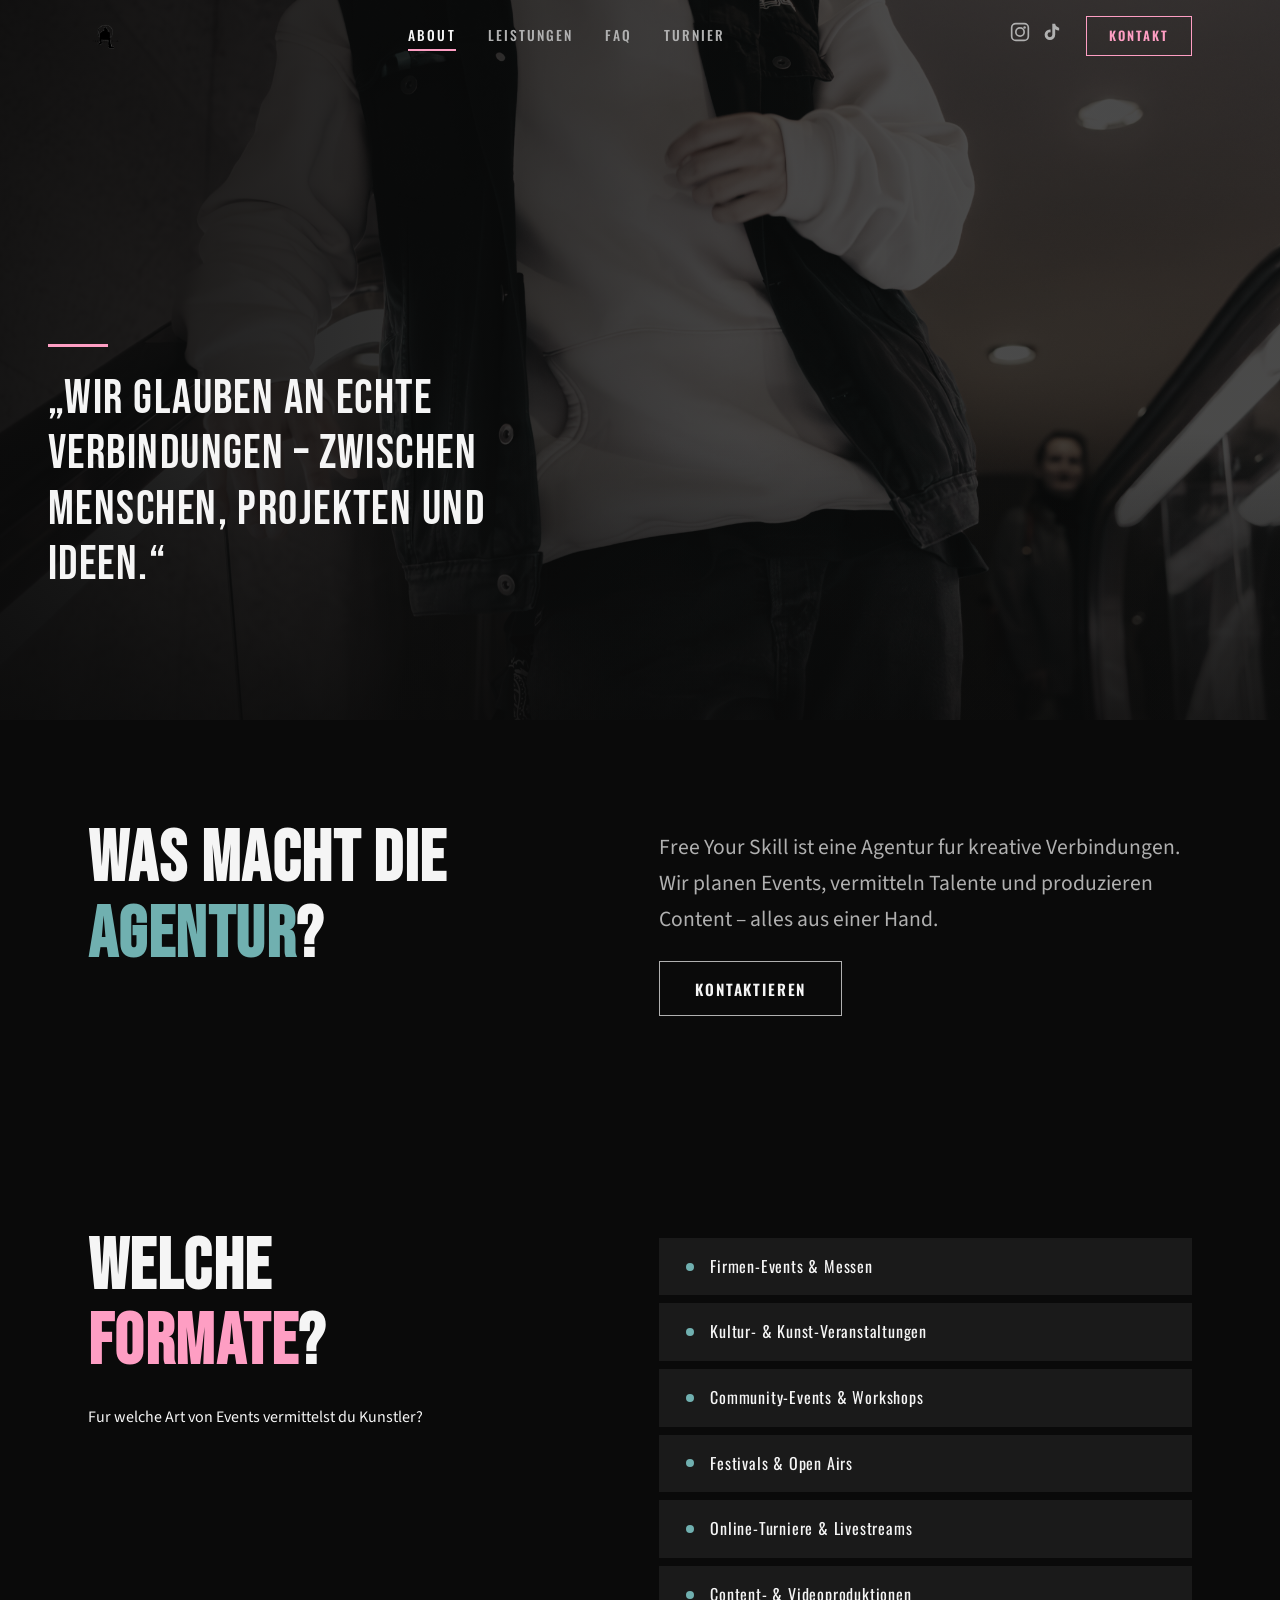
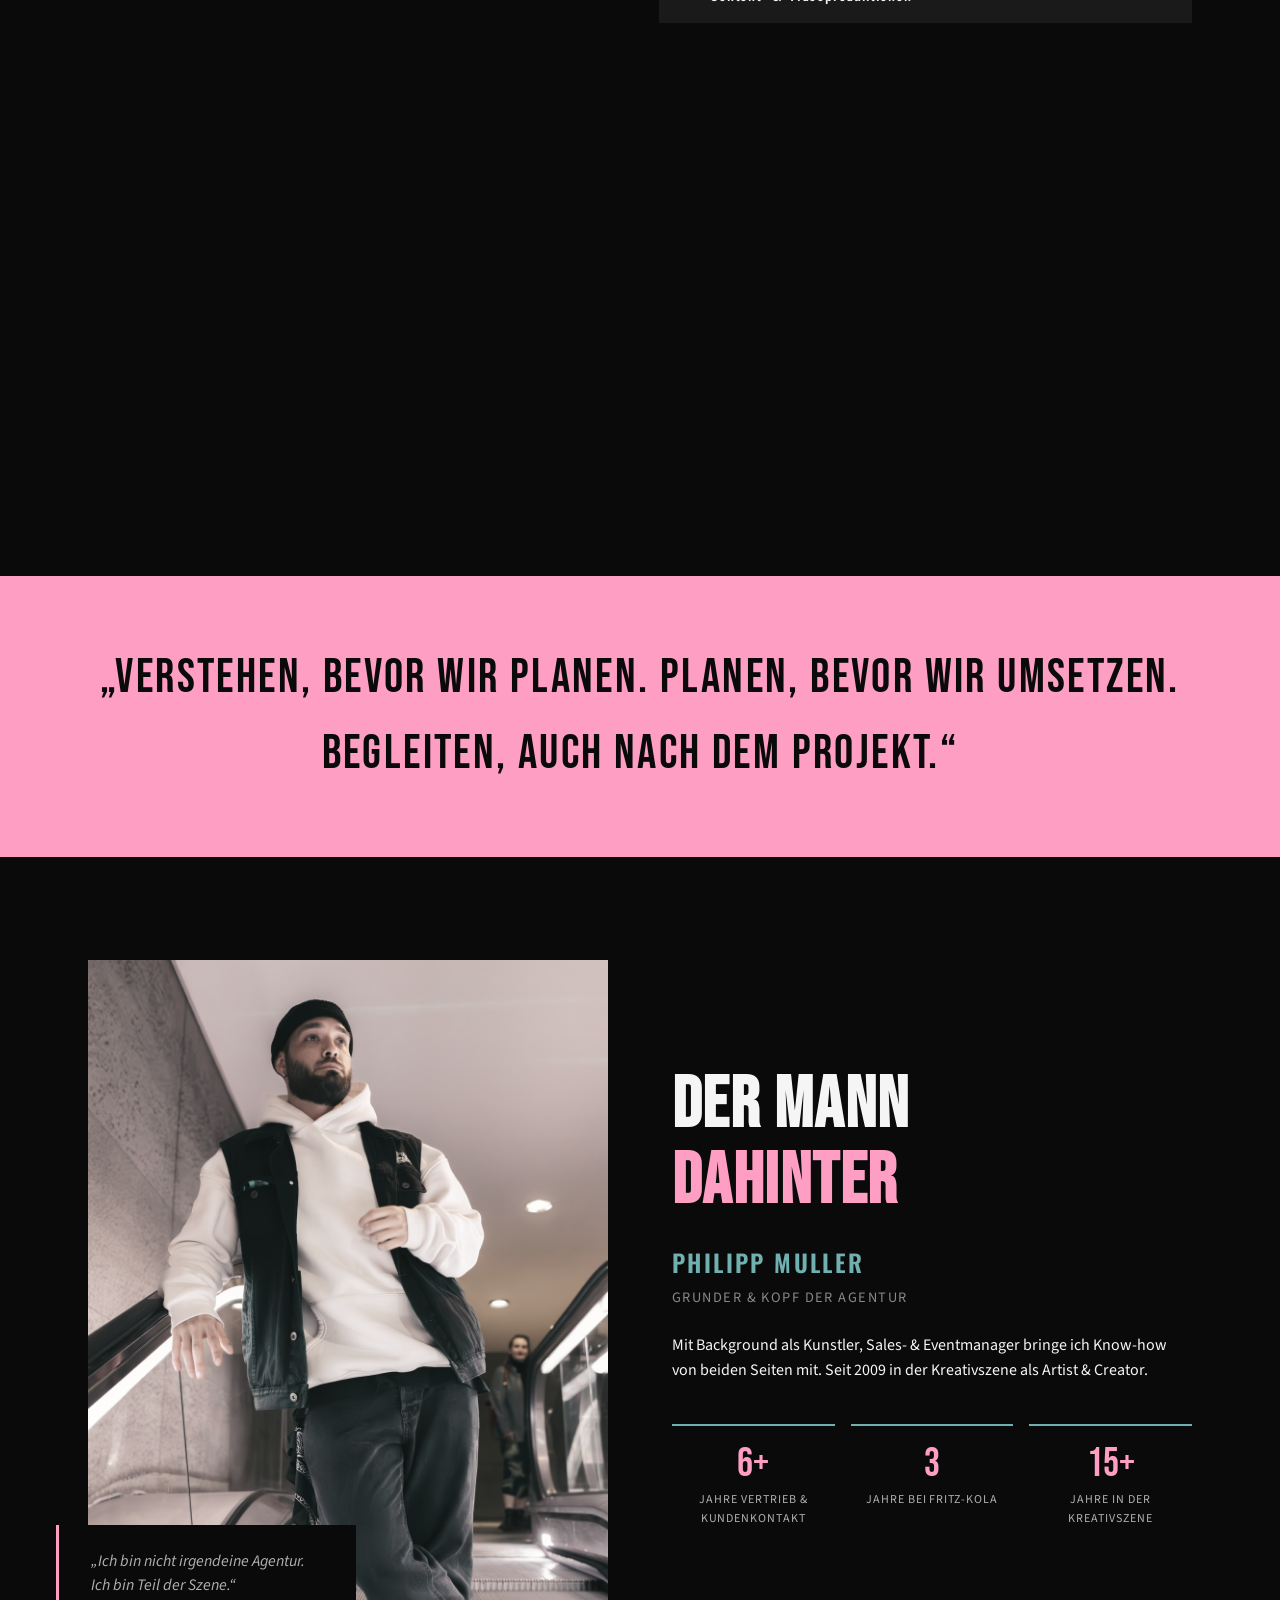
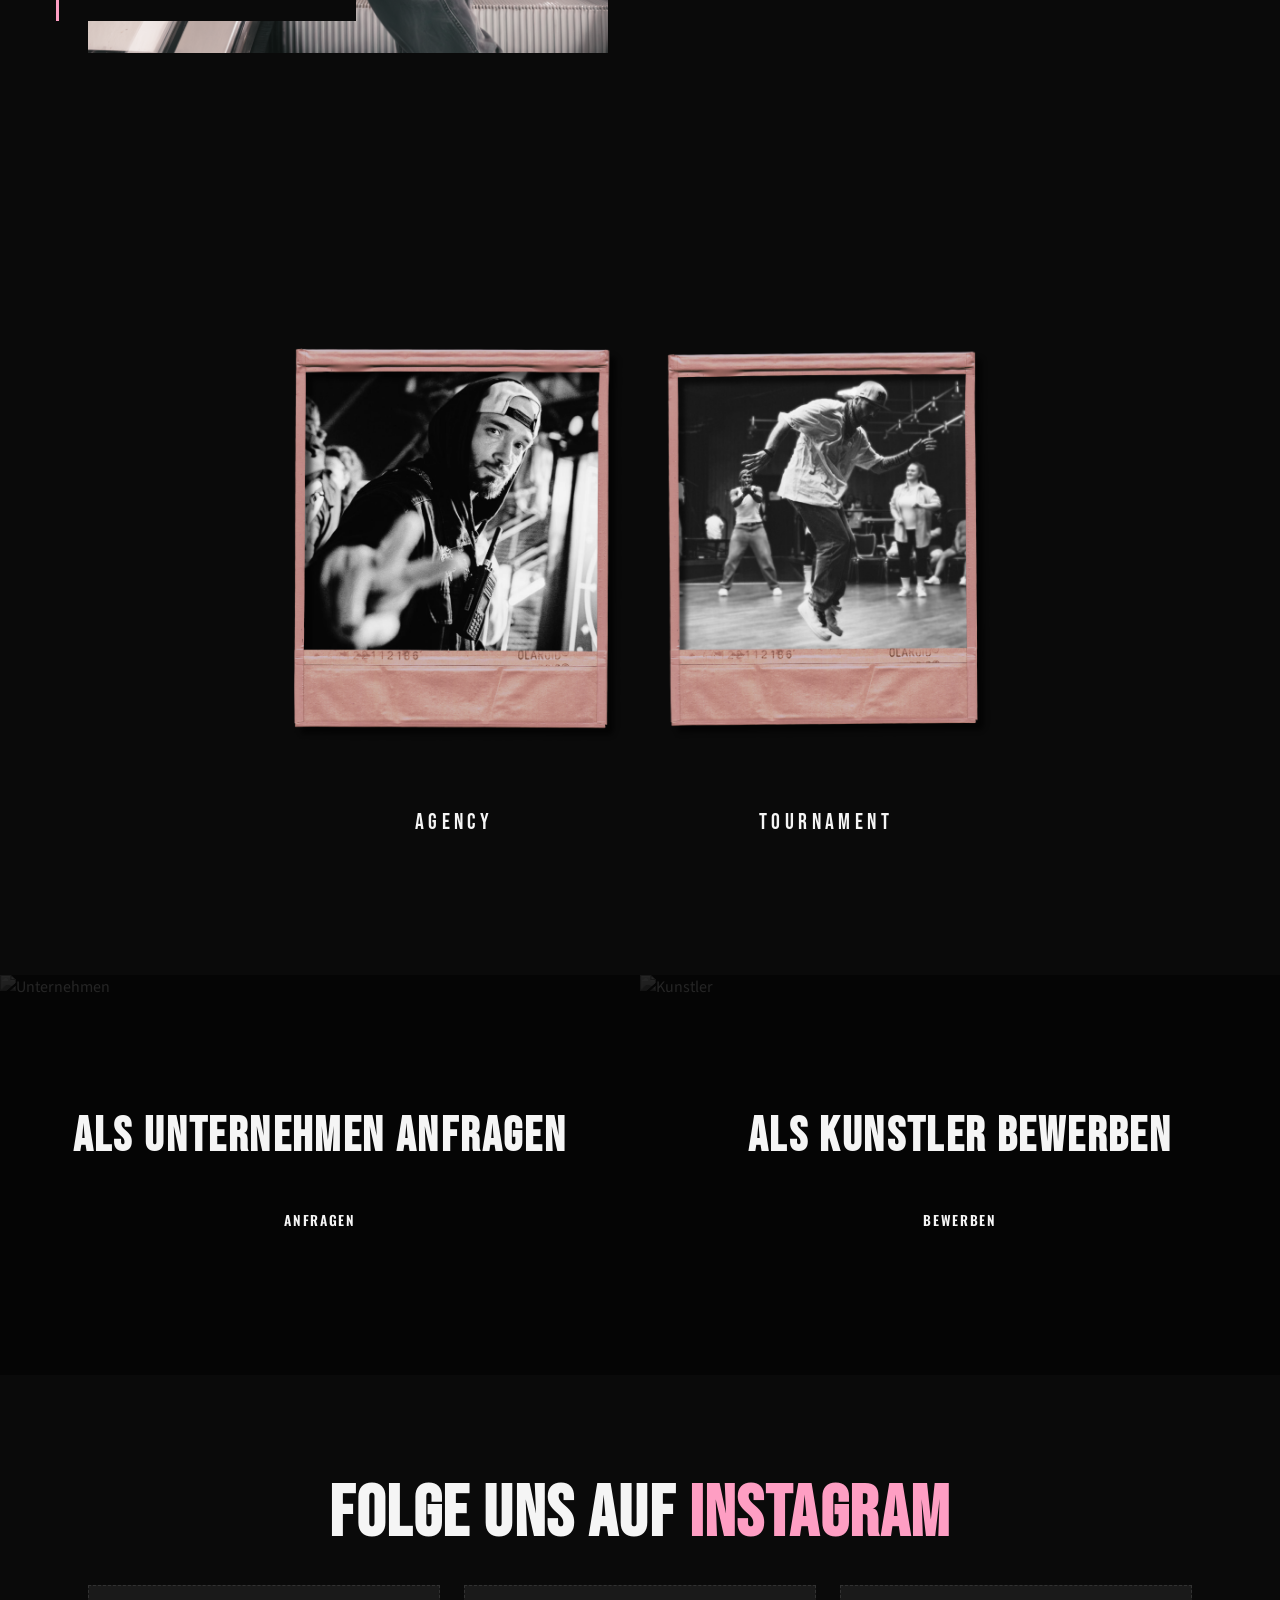
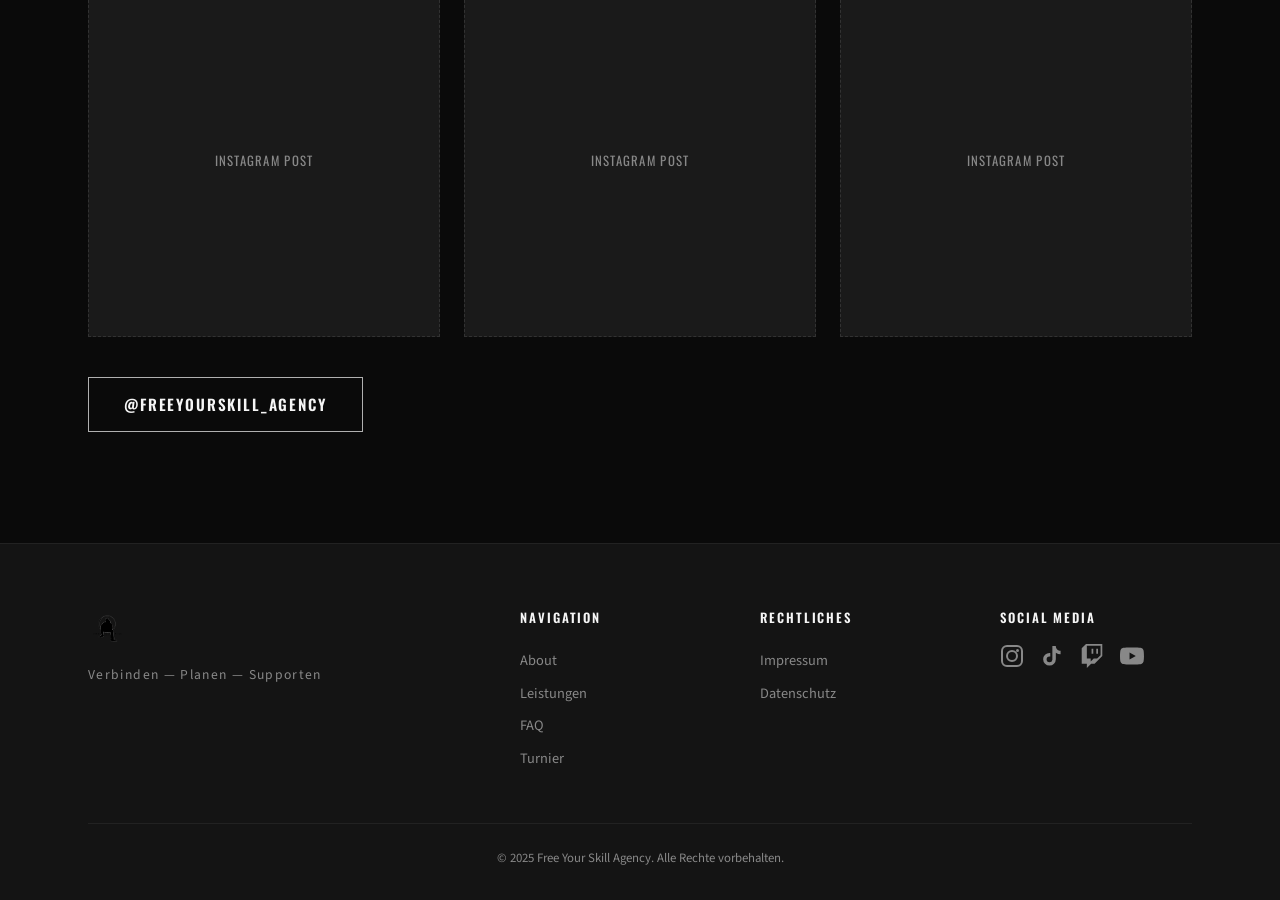
==== about.html @ c242fa5c "Free Your Skill website: vanilla SPA, responsive, FTP-ready Single-page app with hash routing (intro" ====
<!DOCTYPE html>
<html lang="de">
<head>
  <meta charset="UTF-8">
  <meta name="viewport" content="width=device-width, initial-scale=1.0">
  <title>Free Your Skill Agency &mdash; About</title>
  <link rel="preconnect" href="https://fonts.googleapis.com">
  <link rel="preconnect" href="https://fonts.gstatic.com" crossorigin>
  <link href="https://fonts.googleapis.com/css2?family=Bebas+Neue&family=Oswald:wght@300;400;500;600;700&family=Source+Sans+3:ital,wght@0,300;0,400;0,600;0,700;1,400&display=swap" rel="stylesheet">
  <link rel="stylesheet" href="style.css">
</head>
<body>

  <!-- ============================================ -->
  <!-- HEADER / NAVIGATION -->
  <!-- ============================================ -->
  <header id="header" class="header">
    <div class="header__inner">
      <a href="index.html" class="header__logo">
        <img src="assets/logos_all/LOGO_FYS AGENCY_TRANSPARENT_PNG/fys-agency-logo-klein.png" alt="FYS Agency">
      </a>
      <nav class="header__nav">
        <a href="about.html" class="header__link header__link--active">About</a>
        <a href="agency.html#leistungen" class="header__link">Leistungen</a>
        <a href="agency.html#faq" class="header__link">FAQ</a>
        <a href="agency.html#turnier" class="header__link">Turnier</a>
      </nav>
      <div class="header__actions">
        <div class="header__social">
          <a href="https://instagram.com/freeyourskill_agency" target="_blank" aria-label="Instagram">
            <svg width="20" height="20" viewBox="0 0 24 24" fill="none" stroke="currentColor" stroke-width="2"><rect x="2" y="2" width="20" height="20" rx="5"/><circle cx="12" cy="12" r="5"/><circle cx="17.5" cy="6.5" r="1.5" fill="currentColor" stroke="none"/></svg>
          </a>
          <a href="https://tiktok.com/@FreeYourSkill" target="_blank" aria-label="TikTok">
            <svg width="20" height="20" viewBox="0 0 24 24" fill="currentColor"><path d="M19.59 6.69a4.83 4.83 0 01-3.77-4.25V2h-3.45v13.67a2.89 2.89 0 01-2.88 2.5 2.89 2.89 0 01-2.89-2.89 2.89 2.89 0 012.89-2.89c.28 0 .54.04.79.1v-3.52a6.37 6.37 0 00-.79-.05A6.34 6.34 0 003.15 15.2a6.34 6.34 0 006.34 6.34 6.34 6.34 0 006.34-6.34V8.66a8.21 8.21 0 004.76 1.52v-3.4a4.85 4.85 0 01-1-.09z"/></svg>
          </a>
        </div>
        <a href="agency.html#kontakt" class="header__cta">Kontakt</a>
      </div>
      <button class="header__burger" aria-label="Menu">
        <span></span><span></span><span></span>
      </button>
    </div>
  </header>

  <!-- MOBILE NAV OVERLAY -->
  <div class="mobile-nav" id="mobileNav">
    <nav class="mobile-nav__links">
      <a href="about.html">About</a>
      <a href="agency.html#leistungen">Leistungen</a>
      <a href="agency.html#faq">FAQ</a>
      <a href="agency.html#turnier">Turnier</a>
      <a href="agency.html#kontakt" class="mobile-nav__cta">Kontakt</a>
    </nav>
  </div>

  <!-- ============================================ -->
  <!-- ABOUT HERO — Full-width photo with quote -->
  <!-- ============================================ -->
  <section class="about-page-hero">
    <div class="about-page-hero__img-wrap">
      <img src="assets/bilder/ML1A2687-Verbessert-RR.jpg" alt="Free Your Skill Agency" class="about-page-hero__img">
      <div class="about-page-hero__overlay"></div>
    </div>
    <div class="about-page-hero__quote">
      <blockquote>
        <p>&bdquo;Wir glauben an echte Verbindungen &ndash; zwischen Menschen, Projekten und Ideen.&ldquo;</p>
      </blockquote>
    </div>
  </section>

  <!-- ============================================ -->
  <!-- WAS MACHT DIE AGENTUR? -->
  <!-- ============================================ -->
  <section class="section section--dark">
    <div class="container">
      <div class="split-text" data-reveal>
        <div class="split-text__left">
          <h2 class="section__title">Was macht die<br><span class="accent-teal">Agentur</span>?</h2>
        </div>
        <div class="split-text__right">
          <p class="lead">Free Your Skill ist eine Agentur fur kreative Verbindungen. Wir planen Events, vermitteln Talente und produzieren Content &ndash; alles aus einer Hand.</p>
          <a href="agency.html#kontakt" class="btn btn--outline">Kontaktieren</a>
        </div>
      </div>
    </div>
  </section>

  <!-- ============================================ -->
  <!-- WELCHE FORMATE? -->
  <!-- ============================================ -->
  <section id="leistungen" class="section section--dark">
    <div class="container">
      <div class="split-text" data-reveal>
        <div class="split-text__left">
          <h2 class="section__title">Welche<br><span class="accent-pink">Formate</span>?</h2>
          <p>Fur welche Art von Events vermittelst du Kunstler?</p>
        </div>
        <div class="split-text__right">
          <div class="format-list">
            <div class="format-item">
              <span class="format-item__bullet"></span>
              <span>Firmen-Events &amp; Messen</span>
            </div>
            <div class="format-item">
              <span class="format-item__bullet"></span>
              <span>Kultur- &amp; Kunst-Veranstaltungen</span>
            </div>
            <div class="format-item">
              <span class="format-item__bullet"></span>
              <span>Community-Events &amp; Workshops</span>
            </div>
            <div class="format-item">
              <span class="format-item__bullet"></span>
              <span>Festivals &amp; Open Airs</span>
            </div>
            <div class="format-item">
              <span class="format-item__bullet"></span>
              <span>Online-Turniere &amp; Livestreams</span>
            </div>
            <div class="format-item">
              <span class="format-item__bullet"></span>
              <span>Content- &amp; Videoproduktionen</span>
            </div>
          </div>
        </div>
      </div>
    </div>
  </section>

  <!-- ============================================ -->
  <!-- PARALLAX DIVIDER -->
  <!-- ============================================ -->
  <section class="parallax-divider">
    <img src="assets/bilder/DSC_0331.jpg" alt="Event atmosphere" class="parallax-divider__img">
    <div class="parallax-divider__overlay"></div>
  </section>

  <!-- ============================================ -->
  <!-- ZITAT BANNER -->
  <!-- ============================================ -->
  <section class="quote-banner quote-banner--pink" data-reveal>
    <div class="container">
      <blockquote class="quote-banner__text">
        &bdquo;Verstehen, bevor wir planen. Planen, bevor wir umsetzen. Begleiten, auch nach dem Projekt.&ldquo;
      </blockquote>
    </div>
  </section>

  <!-- ============================================ -->
  <!-- DER MANN DAHINTER -->
  <!-- ============================================ -->
  <section id="about" class="section section--dark about-hero">
    <div class="container">
      <div class="about-hero__grid" data-reveal>
        <div class="about-hero__image-col">
          <img src="assets/bilder/ML1A2687-Verbessert-RR.jpg" alt="Philipp Muller" class="about-hero__photo">
          <div class="about-hero__quote-overlay">
            <blockquote>&bdquo;Ich bin nicht irgendeine Agentur. Ich bin Teil der Szene.&ldquo;</blockquote>
          </div>
        </div>
        <div class="about-hero__text-col">
          <h2 class="section__title">Der Mann<br><span class="accent-pink">dahinter</span></h2>
          <h3 class="about-hero__name">Philipp Muller</h3>
          <p class="about-hero__role">Grunder &amp; Kopf der Agentur</p>
          <p>Mit Background als Kunstler, Sales- &amp; Eventmanager bringe ich Know-how von beiden Seiten mit. Seit 2009 in der Kreativszene als Artist &amp; Creator.</p>
          <div class="about-hero__stats">
            <div class="stat">
              <span class="stat__num">6+</span>
              <span class="stat__label">Jahre Vertrieb &amp; Kundenkontakt</span>
            </div>
            <div class="stat">
              <span class="stat__num">3</span>
              <span class="stat__label">Jahre bei fritz-kola</span>
            </div>
            <div class="stat">
              <span class="stat__num">15+</span>
              <span class="stat__label">Jahre in der Kreativszene</span>
            </div>
          </div>
        </div>
      </div>
    </div>
  </section>

  <!-- ============================================ -->
  <!-- ABOUT ME BILDER (POLAROID GALLERY) -->
  <!-- ============================================ -->
  <section class="section section--dark about-gallery">
    <div class="container">
      <div class="polaroid-grid" data-reveal>
        <a href="agency.html" class="polaroid polaroid--clean">
          <img src="assets/bilder/About Me Bilder 3.png" alt="FYS Agency">
          <span class="polaroid__label">AGENCY</span>
        </a>
        <a href="#" class="polaroid polaroid--clean">
          <img src="assets/bilder/About Me Bilder 2.png" alt="FYS Tournament">
          <span class="polaroid__label">TOURNAMENT</span>
        </a>
      </div>
    </div>
  </section>

  <!-- ============================================ -->
  <!-- DUAL CTA -->
  <!-- ============================================ -->
  <section class="dual-cta" data-reveal>
    <a href="agency.html#kontakt" class="dual-cta__card">
      <img src="assets/bilder/DSC_0357.jpg" alt="Unternehmen" class="dual-cta__bg">
      <div class="dual-cta__overlay"></div>
      <div class="dual-cta__content">
        <h3>Als Unternehmen anfragen</h3>
        <span class="btn btn--small">Anfragen</span>
      </div>
    </a>
    <a href="agency.html#kontakt" class="dual-cta__card">
      <img src="assets/bilder/DSC_0341.jpg" alt="Kunstler" class="dual-cta__bg">
      <div class="dual-cta__overlay"></div>
      <div class="dual-cta__content">
        <h3>Als Kunstler bewerben</h3>
        <span class="btn btn--small">Bewerben</span>
      </div>
    </a>
  </section>

  <!-- ============================================ -->
  <!-- INSTAGRAM FEED PLACEHOLDER -->
  <!-- ============================================ -->
  <section class="section section--dark insta-section">
    <div class="container" data-reveal>
      <h2 class="section__title section__title--center">Folge uns auf <span class="accent-pink">Instagram</span></h2>
      <div class="insta-grid">
        <div class="insta-placeholder"></div>
        <div class="insta-placeholder"></div>
        <div class="insta-placeholder"></div>
      </div>
      <div class="cta-row">
        <a href="https://instagram.com/freeyourskill_agency" target="_blank" class="btn btn--outline">@freeyourskill_agency</a>
      </div>
    </div>
  </section>

  <!-- ============================================ -->
  <!-- FOOTER -->
  <!-- ============================================ -->
  <footer class="footer">
    <div class="container">
      <div class="footer__grid">
        <div class="footer__brand">
          <img src="assets/logos_all/LOGO_FYS AGENCY_TRANSPARENT_PNG/fys-agency-logo-klein.png" alt="FYS Agency" class="footer__logo">
          <p class="footer__tagline">Verbinden &mdash; Planen &mdash; Supporten</p>
        </div>
        <div class="footer__links">
          <h4>Navigation</h4>
          <a href="about.html">About</a>
          <a href="agency.html#leistungen">Leistungen</a>
          
          <a href="agency.html#faq">FAQ</a>
          <a href="agency.html#turnier">Turnier</a>
        </div>
        <div class="footer__links">
          <h4>Rechtliches</h4>
          <a href="impressum.html">Impressum</a>
          <a href="datenschutz.html">Datenschutz</a>
        </div>
        <div class="footer__social">
          <h4>Social Media</h4>
          <div class="footer__social-icons">
            <a href="https://instagram.com/freeyourskill_agency" target="_blank" aria-label="Instagram">
              <svg width="24" height="24" viewBox="0 0 24 24" fill="none" stroke="currentColor" stroke-width="2"><rect x="2" y="2" width="20" height="20" rx="5"/><circle cx="12" cy="12" r="5"/><circle cx="17.5" cy="6.5" r="1.5" fill="currentColor" stroke="none"/></svg>
            </a>
            <a href="https://tiktok.com/@FreeYourSkill" target="_blank" aria-label="TikTok">
              <svg width="24" height="24" viewBox="0 0 24 24" fill="currentColor"><path d="M19.59 6.69a4.83 4.83 0 01-3.77-4.25V2h-3.45v13.67a2.89 2.89 0 01-2.88 2.5 2.89 2.89 0 01-2.89-2.89 2.89 2.89 0 012.89-2.89c.28 0 .54.04.79.1v-3.52a6.37 6.37 0 00-.79-.05A6.34 6.34 0 003.15 15.2a6.34 6.34 0 006.34 6.34 6.34 6.34 0 006.34-6.34V8.66a8.21 8.21 0 004.76 1.52v-3.4a4.85 4.85 0 01-1-.09z"/></svg>
            </a>
            <a href="https://twitch.tv/CallMeMullai" target="_blank" aria-label="Twitch">
              <svg width="24" height="24" viewBox="0 0 24 24" fill="currentColor"><path d="M11.571 4.714h1.715v5.143H11.57zm4.715 0H18v5.143h-1.714zM6 0L1.714 4.286v15.428h5.143V24l4.286-4.286h3.428L22.286 12V0zm14.571 11.143l-3.428 3.428h-3.429l-3 3v-3H6.857V1.714h13.714z"/></svg>
            </a>
            <a href="https://youtube.com/@freeyourskill" target="_blank" aria-label="YouTube">
              <svg width="24" height="24" viewBox="0 0 24 24" fill="currentColor"><path d="M23.498 6.186a3.016 3.016 0 00-2.122-2.136C19.505 3.545 12 3.545 12 3.545s-7.505 0-9.377.505A3.017 3.017 0 00.502 6.186C0 8.07 0 12 0 12s0 3.93.502 5.814a3.016 3.016 0 002.122 2.136c1.871.505 9.376.505 9.376.505s7.505 0 9.377-.505a3.015 3.015 0 002.122-2.136C24 15.93 24 12 24 12s0-3.93-.502-5.814zM9.545 15.568V8.432L15.818 12l-6.273 3.568z"/></svg>
            </a>
          </div>
        </div>
      </div>
      <div class="footer__bottom">
        <p>&copy; 2025 Free Your Skill Agency. Alle Rechte vorbehalten.</p>
      </div>
    </div>
  </footer>

  <script src="script.js"></script>
</body>
</html>
---- style.css ----
/* ============================================
   FREE YOUR SKILL AGENCY — MOCKUP CSS
   Farbschema: #FE9EC3 (Pink), #70B0B0 (Teal), #2E5984 (Dunkelblau)
   Dark-themed, urban, kreativ
   ============================================ */

:root {
  --pink: #FE9EC3;
  --pink-dark: #e87aaa;
  --teal: #70B0B0;
  --teal-dark: #5a9a9a;
  --blue: #2E5984;
  --blue-dark: #1d3d5c;
  --black: #0a0a0a;
  --black-light: #141414;
  --black-card: #1a1a1a;
  --white: #f5f5f5;
  --white-dim: #b0b0b0;
  --gray: #888;

  --font-display: 'Bebas Neue', 'Arial Black', sans-serif;
  --font-heading: 'Oswald', 'Arial Narrow', sans-serif;
  --font-body: 'Source Sans 3', 'Helvetica Neue', sans-serif;

  --container: 1200px;
  --container-narrow: 800px;
  --section-pad: clamp(4rem, 8vw, 8rem);
  --gap: clamp(1.5rem, 3vw, 3rem);

  --ease-out: cubic-bezier(0.22, 1, 0.36, 1);
  --ease-bounce: cubic-bezier(0.34, 1.56, 0.64, 1);
}

/* ---- RESET & BASE ---- */
*, *::before, *::after { box-sizing: border-box; margin: 0; padding: 0; }

html {
  scroll-behavior: smooth;
  font-size: 16px;
  -webkit-font-smoothing: antialiased;
}

body {
  font-family: var(--font-body);
  background: var(--black);
  color: var(--white);
  line-height: 1.6;
  overflow-x: hidden;
}

img { max-width: 100%; height: auto; display: block; }
a { color: inherit; text-decoration: none; }
button { cursor: pointer; border: none; background: none; font: inherit; color: inherit; }

.container {
  max-width: var(--container);
  margin: 0 auto;
  padding: 0 clamp(1.5rem, 4vw, 3rem);
}
.container--narrow { max-width: var(--container-narrow); }

/* ---- TYPOGRAPHY ---- */
.section__title {
  font-family: var(--font-display);
  font-size: clamp(2.5rem, 6vw, 4.5rem);
  line-height: 1.05;
  letter-spacing: 0.02em;
  text-transform: uppercase;
  margin-bottom: 1.5rem;
}
.section__title--center { text-align: center; }

.accent-pink { color: var(--pink); }
.accent-teal { color: var(--teal); }

.lead {
  font-size: clamp(1.1rem, 2vw, 1.35rem);
  line-height: 1.65;
  color: var(--white-dim);
  margin-bottom: 1.5rem;
}

/* ---- BUTTONS ---- */
.btn {
  display: inline-block;
  font-family: var(--font-heading);
  font-weight: 600;
  font-size: 0.95rem;
  letter-spacing: 0.12em;
  text-transform: uppercase;
  padding: 0.9rem 2.2rem;
  border-radius: 0;
  transition: all 0.35s var(--ease-out);
  position: relative;
  overflow: hidden;
}
.btn--primary {
  background: var(--pink);
  color: var(--black);
}
.btn--primary:hover {
  background: var(--white);
  transform: translateY(-2px);
  box-shadow: 0 8px 30px rgba(254, 158, 195, 0.3);
}
.btn--outline {
  background: transparent;
  color: var(--white);
  border: 1.5px solid var(--white-dim);
}
.btn--outline:hover {
  border-color: var(--pink);
  color: var(--pink);
  transform: translateY(-2px);
}
.btn--small {
  padding: 0.65rem 1.5rem;
  font-size: 0.85rem;
}
.btn--full { width: 100%; text-align: center; }

.cta-row { margin-top: 2.5rem; }

/* ---- SECTION BASE ---- */
.section {
  padding: var(--section-pad) 0;
}
.section--dark { background: var(--black); }

/* ============================================
   SPA VIEW ROUTING
   ============================================ */
.view { display: none; }
.view:not(.view--active) { display: none !important; }
.view--active { display: block; }
.intro.view--active { display: flex; }
.coming-soon.view--active { display: flex; }

/* Home view: full-screen splash, header hidden, scrolls on short screens.
   Grid 1fr/auto: content centered when room, grows when tall, footer always below. */
body[data-route="home"] .header { display: none; }
.intro.view--active {
  display: grid;
  grid-template-rows: 1fr auto;
  align-items: stretch;
  min-height: 100vh;
  overflow: visible;
}
.intro.view--active .intro__content {
  display: flex;
  flex-direction: column;
  align-items: center;
  justify-content: center;
  padding: 2rem;
  gap: 0.25rem;
}
.intro.view--active .footer--minimal {
  position: static;
}
/* Compact logo: square PNG has lots of transparent padding, cap its size */
.intro.view--active .intro__logo-main { margin-bottom: 0; }
.intro.view--active .intro__logo-img { max-width: 200px; }
.intro.view--active .intro__tagline { margin-bottom: 1.5rem; }
/* Logo cards on splash: compact box, not tall 4/5 photo ratio */
.intro.view--active .intro__card--logo {
  aspect-ratio: auto;
  min-height: 200px;
  padding: 1.5rem 1.25rem 1.25rem;
}
/* High-contrast sticker logos: screen blend drops the black ground, white pops */
.intro.view--active .intro__card-logo {
  max-width: clamp(120px, 16vw, 190px);
  mix-blend-mode: screen;
  margin-bottom: 0.25rem;
}
.intro.view--active .intro__card-label {
  font-family: var(--font-heading);
  font-size: 0.78rem;
  font-weight: 500;
  letter-spacing: 0.3em;
  text-transform: uppercase;
  color: var(--white-dim);
  transition: color 0.35s;
}
.intro.view--active .intro__card:hover .intro__card-label { color: var(--pink); }

/* View entry transition */
@keyframes viewIn {
  from { opacity: 0; transform: translateY(18px); }
  to   { opacity: 1; transform: translateY(0); }
}
.view--enter { animation: viewIn 0.55s var(--ease-out) both; }

.lead--center {
  text-align: center;
  max-width: 760px;
  margin-left: auto;
  margin-right: auto;
}
.lead--center strong { color: var(--white); font-weight: 700; }

/* ---- REVEAL ANIMATIONS ---- */
[data-reveal] {
  opacity: 0;
  transform: translateY(40px);
  transition: opacity 0.8s var(--ease-out), transform 0.8s var(--ease-out);
}
[data-reveal].revealed {
  opacity: 1;
  transform: translateY(0);
}

/* ============================================
   INTRO / SPLASH
   ============================================ */
.intro {
  min-height: 100vh;
  display: flex;
  align-items: center;
  justify-content: center;
  position: relative;
  background: var(--black);
  overflow: hidden;
}
.intro__overlay {
  position: absolute; inset: 0;
  background:
    radial-gradient(ellipse at 30% 20%, rgba(112, 176, 176, 0.08) 0%, transparent 60%),
    radial-gradient(ellipse at 70% 80%, rgba(254, 158, 195, 0.06) 0%, transparent 60%);
  pointer-events: none;
}
.intro__content {
  text-align: center;
  position: relative;
  z-index: 2;
  padding: 2rem;
}
.intro__logo-main {
  margin-bottom: 1rem;
  animation: fadeInDown 1s var(--ease-out) both;
}
.intro__logo-img {
  max-width: 380px;
  margin: 0 auto;
  filter: invert(1) drop-shadow(0 0 60px rgba(112, 176, 176, 0.15));
}
.intro__tagline {
  font-family: var(--font-heading);
  font-size: clamp(0.85rem, 2vw, 1.1rem);
  letter-spacing: 0.35em;
  color: var(--white-dim);
  margin-bottom: 3rem;
  animation: fadeInUp 1s 0.3s var(--ease-out) both;
}
.intro__split {
  display: grid;
  grid-template-columns: 1fr 1fr;
  gap: 2rem;
  max-width: 700px;
  margin: 0 auto;
  animation: fadeInUp 1s 0.5s var(--ease-out) both;
}
.intro__card {
  position: relative;
  overflow: hidden;
  aspect-ratio: 4/5;
  display: flex;
  align-items: flex-end;
  border: 1px solid rgba(255,255,255,0.08);
  transition: transform 0.5s var(--ease-out), border-color 0.5s;
}
.intro__card:hover {
  transform: scale(1.03);
  border-color: var(--pink);
}
.intro__card-img {
  position: absolute; inset: 0;
}
.intro__card-img img {
  width: 100%; height: 100%;
  object-fit: cover;
  filter: grayscale(100%) brightness(0.5);
  transition: filter 0.6s var(--ease-out);
}
.intro__card:hover .intro__card-img img {
  filter: grayscale(60%) brightness(0.6);
}
.intro__card-overlay {
  position: absolute; inset: 0;
  background: linear-gradient(to top, rgba(0,0,0,0.85) 0%, transparent 60%);
}
.intro__card-content {
  position: relative; z-index: 2;
  padding: 1.5rem;
  width: 100%;
  text-align: center;
}
.intro__card--logo {
  align-items: center;
  justify-content: center;
  background: rgba(255,255,255,0.03);
}
.intro__card--logo .intro__card-content {
  display: flex;
  flex-direction: column;
  align-items: center;
  gap: 0.75rem;
}
.intro__card-logo {
  max-width: 180px;
  margin: 0 auto 0.5rem;
  opacity: 0.9;
  transition: opacity 0.4s, transform 0.4s;
}
.intro__card:hover .intro__card-logo {
  opacity: 1;
  transform: scale(1.05);
}
.intro__card-label {
  font-family: var(--font-display);
  font-size: 1.6rem;
  letter-spacing: 0.15em;
  display: block;
}

.intro__scroll-hint {
  margin-top: 3rem;
  display: flex;
  flex-direction: column;
  align-items: center;
  gap: 0.5rem;
  animation: fadeInUp 1s 0.8s var(--ease-out) both;
}
.intro__scroll-hint span {
  font-family: var(--font-heading);
  font-size: 0.75rem;
  letter-spacing: 0.3em;
  text-transform: uppercase;
  color: var(--gray);
}
.intro__scroll-line {
  width: 1px; height: 40px;
  background: linear-gradient(to bottom, var(--gray), transparent);
  animation: scrollPulse 2s ease-in-out infinite;
}

/* ============================================
   HEADER
   ============================================ */
.header {
  position: fixed;
  top: 0; left: 0; right: 0;
  z-index: 1000;
  padding: 1rem 0;
  transition: background 0.4s, padding 0.4s, backdrop-filter 0.4s;
}
.header.scrolled {
  background: rgba(10, 10, 10, 0.92);
  backdrop-filter: blur(20px);
  -webkit-backdrop-filter: blur(20px);
  padding: 0.6rem 0;
  border-bottom: 1px solid rgba(255,255,255,0.05);
}
.header__inner {
  max-width: var(--container);
  margin: 0 auto;
  padding: 0 clamp(1.5rem, 4vw, 3rem);
  display: flex;
  align-items: center;
  justify-content: space-between;
}
.header__logo img {
  height: 36px;
  width: auto;
  transition: opacity 0.3s;
}
.header__logo:hover img { opacity: 0.8; }

.header__nav {
  display: flex;
  gap: 2rem;
}
.header__link {
  font-family: var(--font-heading);
  font-size: 0.85rem;
  font-weight: 500;
  letter-spacing: 0.15em;
  text-transform: uppercase;
  color: var(--white-dim);
  position: relative;
  transition: color 0.3s;
}
.header__link::after {
  content: '';
  position: absolute;
  bottom: -4px; left: 0;
  width: 0; height: 2px;
  background: var(--pink);
  transition: width 0.35s var(--ease-out);
}
.header__link:hover { color: var(--white); }
.header__link:hover::after { width: 100%; }

.header__actions {
  display: flex;
  align-items: center;
  gap: 1.5rem;
}
.header__social {
  display: flex;
  gap: 0.75rem;
}
.header__social a {
  color: var(--white-dim);
  transition: color 0.3s;
}
.header__social a:hover { color: var(--pink); }

.header__cta {
  font-family: var(--font-heading);
  font-size: 0.8rem;
  font-weight: 600;
  letter-spacing: 0.15em;
  text-transform: uppercase;
  padding: 0.55rem 1.4rem;
  border: 1.5px solid var(--pink);
  color: var(--pink);
  transition: all 0.3s var(--ease-out);
}
.header__cta:hover {
  background: var(--pink);
  color: var(--black);
}

.header__burger {
  display: none;
  flex-direction: column;
  gap: 5px;
  padding: 4px;
}
.header__burger span {
  display: block;
  width: 24px; height: 2px;
  background: var(--white);
  transition: all 0.3s;
}

/* MOBILE NAV */
.mobile-nav {
  position: fixed;
  inset: 0;
  z-index: 999;
  background: rgba(10, 10, 10, 0.97);
  backdrop-filter: blur(30px);
  display: flex;
  align-items: center;
  justify-content: center;
  opacity: 0;
  pointer-events: none;
  transition: opacity 0.4s;
}
.mobile-nav.open {
  opacity: 1;
  pointer-events: all;
}
.mobile-nav__links {
  display: flex;
  flex-direction: column;
  align-items: center;
  gap: 2rem;
}
.mobile-nav__links a {
  font-family: var(--font-display);
  font-size: 2.5rem;
  letter-spacing: 0.1em;
  text-transform: uppercase;
  color: var(--white-dim);
  transition: color 0.3s;
}
.mobile-nav__links a:hover { color: var(--pink); }
.mobile-nav__cta { color: var(--pink) !important; }

/* ============================================
   HERO
   ============================================ */
.hero {
  height: 100vh;
  position: relative;
  display: flex;
  align-items: center;
  justify-content: center;
  overflow: hidden;
}
.hero__video-wrap {
  position: absolute; inset: 0;
}
.hero__video {
  width: 100%; height: 100%;
  object-fit: cover;
  filter: grayscale(80%) brightness(0.35);
}
.hero__video-overlay {
  position: absolute; inset: 0;
  background:
    linear-gradient(to bottom, rgba(10,10,10,0.3) 0%, rgba(10,10,10,0.6) 50%, var(--black) 100%),
    radial-gradient(ellipse at center, transparent 30%, rgba(10,10,10,0.5) 100%);
}
.hero__content {
  position: relative; z-index: 2;
  text-align: center;
  padding: 2rem;
}
.hero__title {
  font-family: var(--font-display);
  font-size: clamp(4rem, 12vw, 10rem);
  line-height: 0.95;
  letter-spacing: 0.04em;
  margin-bottom: 1.5rem;
}
.hero__title-line {
  display: block;
}
.hero__title-line--accent {
  color: var(--pink);
  -webkit-text-stroke: 0;
}
.hero__sub {
  font-family: var(--font-heading);
  font-size: clamp(1rem, 2.5vw, 1.3rem);
  font-weight: 300;
  letter-spacing: 0.15em;
  color: var(--white-dim);
  margin-bottom: 2.5rem;
  max-width: 600px;
  margin-left: auto;
  margin-right: auto;
}

/* ============================================
   SPLIT TEXT LAYOUT
   ============================================ */
.split-text {
  display: grid;
  grid-template-columns: 1fr 1fr;
  gap: var(--gap);
  align-items: start;
}
.split-text__right {
  padding-top: 0.5rem;
}

/* ============================================
   USPs
   ============================================ */
.usps {
  display: grid;
  grid-template-columns: repeat(3, 1fr);
  gap: 2rem;
  margin-top: 4rem;
}
.usp {
  text-align: center;
  padding: 2.5rem 1.5rem;
  background: var(--black-card);
  border: 1px solid rgba(255,255,255,0.06);
  transition: border-color 0.4s, transform 0.4s var(--ease-out);
}
.usp:hover {
  border-color: var(--teal);
  transform: translateY(-6px);
}
.usp__icon {
  color: var(--teal);
  margin-bottom: 1.5rem;
  display: flex;
  justify-content: center;
}
.usp__title {
  font-family: var(--font-heading);
  font-size: 1.3rem;
  font-weight: 600;
  letter-spacing: 0.08em;
  text-transform: uppercase;
  margin-bottom: 0.75rem;
}
.usp__text {
  font-size: 0.95rem;
  color: var(--white-dim);
  line-height: 1.6;
}

/* ============================================
   PARALLAX DIVIDER
   ============================================ */
.parallax-divider {
  height: 450px;
  position: relative;
  overflow: hidden;
}
.parallax-divider__img {
  width: 100%; height: 130%;
  object-fit: cover;
  object-position: center;
  filter: grayscale(100%) brightness(0.3);
  transform: translateY(-15%);
}
.parallax-divider__overlay {
  position: absolute; inset: 0;
  background: linear-gradient(to bottom, var(--black) 0%, transparent 20%, transparent 80%, var(--black) 100%);
}

/* ============================================
   VORTEILE GRID
   ============================================ */
.section--split-bg {
  background: var(--black);
  padding: var(--section-pad) 0;
}
.vorteile-grid {
  display: grid;
  grid-template-columns: 1fr 1fr;
  gap: 2rem;
  margin-top: 3rem;
}
.vorteile-card {
  padding: 2.5rem;
  border: 1px solid rgba(255,255,255,0.08);
  position: relative;
  overflow: hidden;
}
.vorteile-card::before {
  content: '';
  position: absolute;
  top: 0; left: 0;
  width: 4px; height: 100%;
}
.vorteile-card--pink::before { background: var(--pink); }
.vorteile-card--teal::before { background: var(--teal); }

.vorteile-card h3 {
  font-family: var(--font-heading);
  font-size: 1.4rem;
  font-weight: 600;
  text-transform: uppercase;
  letter-spacing: 0.08em;
  margin-bottom: 1.5rem;
}
.vorteile-card--pink h3 { color: var(--pink); }
.vorteile-card--teal h3 { color: var(--teal); }

.vorteile-card ul {
  list-style: none;
  margin-bottom: 2rem;
}
.vorteile-card li {
  padding: 0.5rem 0;
  padding-left: 1.5rem;
  position: relative;
  color: var(--white-dim);
  font-size: 0.95rem;
  border-bottom: 1px solid rgba(255,255,255,0.04);
}
.vorteile-card li::before {
  content: '';
  position: absolute;
  left: 0; top: 50%;
  transform: translateY(-50%);
  width: 6px; height: 6px;
  border-radius: 50%;
}
.vorteile-card--pink li::before { background: var(--pink); }
.vorteile-card--teal li::before { background: var(--teal); }

/* ============================================
   PROZESS STEPS
   ============================================ */
.prozess-steps {
  display: flex;
  flex-direction: column;
  gap: 1.5rem;
}
.prozess-step {
  display: flex;
  gap: 1.5rem;
  padding: 1.5rem;
  background: var(--black-card);
  border-left: 3px solid var(--teal);
  transition: transform 0.3s var(--ease-out), border-color 0.3s;
}
.prozess-step:hover {
  transform: translateX(8px);
  border-color: var(--pink);
}
.prozess-step__num {
  font-family: var(--font-display);
  font-size: 2.5rem;
  color: var(--teal);
  line-height: 1;
  min-width: 50px;
}
.prozess-step:hover .prozess-step__num { color: var(--pink); }
.prozess-step h4 {
  font-family: var(--font-heading);
  font-size: 1.1rem;
  font-weight: 600;
  text-transform: uppercase;
  letter-spacing: 0.1em;
  margin-bottom: 0.3rem;
}
.prozess-step p {
  color: var(--white-dim);
  font-size: 0.9rem;
}

/* ============================================
   QUOTE BANNER
   ============================================ */
.quote-banner {
  padding: 4rem 0;
  text-align: center;
}
.quote-banner--teal { background: var(--teal); }
.quote-banner--pink { background: var(--pink); }
.quote-banner__text {
  font-family: var(--font-display);
  font-size: clamp(1.8rem, 4vw, 3rem);
  letter-spacing: 0.05em;
  color: var(--black);
}

/* ============================================
   KEYFACTS
   ============================================ */
.keyfacts {
  display: grid;
  grid-template-columns: repeat(5, 1fr);
  gap: 1.5rem;
  margin-top: 3rem;
}
.keyfact {
  text-align: center;
  padding: 2rem 1rem;
  background: var(--black-card);
  border: 1px solid rgba(255,255,255,0.06);
  transition: border-color 0.4s, transform 0.4s var(--ease-out);
}
.keyfact:hover {
  border-color: var(--teal);
  transform: translateY(-4px);
}
.keyfact__icon {
  color: var(--teal);
  margin-bottom: 1rem;
  display: flex;
  justify-content: center;
}
.keyfact h4 {
  font-family: var(--font-heading);
  font-size: 0.9rem;
  font-weight: 600;
  text-transform: uppercase;
  letter-spacing: 0.1em;
}

/* ============================================
   REVIEWS (CARD GRID)
   ============================================ */
.reviews__grid {
  display: grid;
  grid-template-columns: repeat(3, 1fr);
  gap: 2rem;
  margin-top: 3rem;
}
.review-card {
  background: var(--black-card);
  border: 1px solid rgba(255,255,255,0.06);
  padding: 2.5rem 2rem 2rem;
  position: relative;
  transition: border-color 0.4s, transform 0.4s var(--ease-out);
}
.review-card:hover {
  border-color: var(--pink);
  transform: translateY(-6px);
}
.review-card--accent {
  border-top: 3px solid var(--pink);
}
.review-card__quote {
  font-family: var(--font-display);
  font-size: 4rem;
  line-height: 0.8;
  color: var(--pink);
  opacity: 0.3;
  margin-bottom: 0.5rem;
}
.review-card--accent .review-card__quote {
  opacity: 0.6;
}
.review-card__text {
  font-size: 1rem;
  line-height: 1.7;
  color: var(--white-dim);
  font-style: italic;
  margin-bottom: 1.5rem;
}
.review-card__footer {
  display: flex;
  align-items: center;
  gap: 1rem;
}
.review-card__line {
  width: 30px;
  height: 2px;
  background: var(--teal);
  flex-shrink: 0;
}
.review-card__author {
  font-family: var(--font-heading);
  font-size: 0.8rem;
  font-weight: 600;
  text-transform: uppercase;
  letter-spacing: 0.1em;
  color: var(--teal);
}

@media (max-width: 768px) {
  .reviews__grid { grid-template-columns: 1fr; }
}

/* ============================================
   ABOUT HERO
   ============================================ */
.about-hero__grid {
  display: grid;
  grid-template-columns: 1fr 1fr;
  gap: 4rem;
  align-items: center;
}
.about-hero__image-col {
  position: relative;
}
.about-hero__photo {
  width: 100%;
  aspect-ratio: 3/4;
  object-fit: cover;
  filter: grayscale(50%);
  transition: filter 0.6s;
}
.about-hero__photo:hover { filter: grayscale(20%); }

.about-hero__quote-overlay {
  position: absolute;
  bottom: 2rem; left: -2rem;
  background: var(--black);
  padding: 1.5rem 2rem;
  max-width: 300px;
  border-left: 3px solid var(--pink);
}
.about-hero__quote-overlay blockquote {
  font-family: var(--font-body);
  font-size: 1rem;
  font-style: italic;
  color: var(--white-dim);
  line-height: 1.5;
}

.about-hero__name {
  font-family: var(--font-heading);
  font-size: 1.5rem;
  font-weight: 600;
  text-transform: uppercase;
  letter-spacing: 0.1em;
  color: var(--teal);
  margin-bottom: 0.25rem;
}
.about-hero__role {
  font-size: 0.9rem;
  color: var(--gray);
  margin-bottom: 1.5rem;
  text-transform: uppercase;
  letter-spacing: 0.1em;
}

.about-hero__stats {
  display: grid;
  grid-template-columns: repeat(3, 1fr);
  gap: 1rem;
  margin-top: 2.5rem;
}
.stat {
  text-align: center;
  padding: 1rem 0.5rem;
  border-top: 2px solid var(--teal);
}
.stat__num {
  font-family: var(--font-display);
  font-size: 2.5rem;
  color: var(--pink);
  display: block;
  line-height: 1.1;
}
.stat__label {
  font-size: 0.75rem;
  text-transform: uppercase;
  letter-spacing: 0.08em;
  color: var(--white-dim);
  margin-top: 0.25rem;
  display: block;
}

/* ============================================
   FORMAT LIST
   ============================================ */
.format-list {
  display: flex;
  flex-direction: column;
  gap: 0.5rem;
}
.format-item {
  display: flex;
  align-items: center;
  gap: 1rem;
  padding: 1rem 1.5rem;
  background: var(--black-card);
  border-left: 3px solid transparent;
  transition: all 0.3s var(--ease-out);
}
.format-item:hover {
  border-color: var(--pink);
  transform: translateX(8px);
}
.format-item__bullet {
  width: 8px; height: 8px;
  background: var(--teal);
  border-radius: 50%;
  flex-shrink: 0;
}
.format-item span:last-child {
  font-family: var(--font-heading);
  font-size: 1rem;
  font-weight: 400;
  letter-spacing: 0.05em;
}

/* ============================================
   POLAROID GALLERY
   ============================================ */
.polaroid-grid {
  display: flex;
  justify-content: center;
  gap: 2rem;
  flex-wrap: wrap;
  padding: 2rem 0;
}
.polaroid {
  max-width: 220px;
  transition: transform 0.5s var(--ease-bounce);
  text-decoration: none;
  color: var(--white);
}
.polaroid:hover { transform: scale(1.08) rotate(0deg) !important; }
.polaroid--tilt-left { transform: rotate(-3deg); }
.polaroid--tilt-right { transform: rotate(3deg); }
.polaroid--clean {
  max-width: 340px;
  transform: none;
}
.polaroid--clean:hover { transform: scale(1.04) !important; }
.polaroid img {
  width: 100%;
  box-shadow: 0 8px 40px rgba(0,0,0,0.5);
}
.polaroid--clean img {
  box-shadow: none;
}
.polaroid__label {
  display: block;
  text-align: center;
  margin-top: 0.3rem;
  font-family: var(--font-display);
  font-size: 1.4rem;
  letter-spacing: 0.2em;
  color: var(--white);
}

/* ============================================
   DUAL CTA
   ============================================ */
/* ============================================
   BRANDS SECTION (about.html)
   ============================================ */
.brands-section {
  padding: 6rem 0;
}
.brands-grid {
  display: grid;
  grid-template-columns: 1fr 1fr;
  gap: 2.5rem;
  max-width: 960px;
  margin: 0 auto;
}
.brand-card {
  display: flex;
  flex-direction: column;
  gap: 2rem;
  padding: 3rem 2.5rem;
  border: 1px solid rgba(255,255,255,0.08);
  text-decoration: none;
  color: var(--white);
  background: rgba(255,255,255,0.03);
  transition: transform 0.5s var(--ease-out), border-color 0.5s, background 0.5s;
}
.brand-card--agency:hover {
  border-color: var(--pink);
  background: rgba(254,158,195,0.05);
  transform: translateY(-4px);
}
.brand-card--trnmnt:hover {
  border-color: var(--teal);
  background: rgba(112,176,176,0.05);
  transform: translateY(-4px);
}
.brand-card__logo-wrap {
  display: flex;
  align-items: center;
  justify-content: flex-start;
}
.brand-card__logo {
  max-width: 220px;
  width: 100%;
  filter: invert(1);
  opacity: 0.9;
  transition: opacity 0.4s, transform 0.4s;
}
.brand-card:hover .brand-card__logo {
  opacity: 1;
  transform: scale(1.03);
}
.brand-card__body {
  display: flex;
  flex-direction: column;
  gap: 0.75rem;
}
.brand-card__label {
  font-family: var(--font-display);
  font-size: 2.4rem;
  letter-spacing: 0.15em;
  line-height: 1;
}
.brand-card__text {
  font-family: var(--font-body);
  font-size: 0.95rem;
  color: var(--white-dim);
  line-height: 1.7;
  margin: 0;
}
.brand-card__cta {
  font-family: var(--font-heading);
  font-size: 0.8rem;
  letter-spacing: 0.2em;
  text-transform: uppercase;
  color: var(--gray);
  margin-top: 0.5rem;
  transition: color 0.3s;
}
.brand-card--agency:hover .brand-card__cta { color: var(--pink); }
.brand-card--trnmnt:hover .brand-card__cta { color: var(--teal); }

.dual-cta {
  display: grid;
  grid-template-columns: 1fr 1fr;
  min-height: 400px;
}
.dual-cta__card {
  position: relative;
  overflow: hidden;
  display: flex;
  align-items: center;
  justify-content: center;
  min-height: 400px;
}
.dual-cta__bg {
  position: absolute; inset: 0;
  width: 100%; height: 100%;
  object-fit: cover;
  filter: grayscale(100%) brightness(0.3);
  transition: filter 0.6s, transform 0.6s var(--ease-out);
}
.dual-cta__card:hover .dual-cta__bg {
  filter: grayscale(50%) brightness(0.4);
  transform: scale(1.05);
}
.dual-cta__overlay {
  position: absolute; inset: 0;
  background: rgba(0,0,0,0.5);
  transition: background 0.4s;
}
.dual-cta__card:hover .dual-cta__overlay {
  background: rgba(0,0,0,0.3);
}
.dual-cta__content {
  position: relative; z-index: 2;
  text-align: center;
}
.dual-cta__content h3 {
  font-family: var(--font-display);
  font-size: clamp(2rem, 4vw, 3rem);
  letter-spacing: 0.05em;
  text-transform: uppercase;
  margin-bottom: 1.5rem;
}

/* ============================================
   FAQ ACCORDION
   ============================================ */
.faq-list {
  margin-top: 3rem;
  display: flex;
  flex-direction: column;
  gap: 0;
}
.faq-item {
  border-bottom: 1px solid rgba(255,255,255,0.08);
}
.faq-item__question {
  width: 100%;
  display: flex;
  justify-content: space-between;
  align-items: center;
  padding: 1.5rem 0;
  font-family: var(--font-heading);
  font-size: 1.05rem;
  font-weight: 500;
  text-align: left;
  letter-spacing: 0.04em;
  color: var(--white);
  transition: color 0.3s;
}
.faq-item__question:hover { color: var(--pink); }
.faq-item__icon {
  font-size: 1.5rem;
  color: var(--teal);
  transition: transform 0.4s var(--ease-out);
  flex-shrink: 0;
  margin-left: 1rem;
}
.faq-item.open .faq-item__icon {
  transform: rotate(45deg);
}
.faq-item__answer {
  max-height: 0;
  overflow: hidden;
  transition: max-height 0.5s var(--ease-out), padding 0.5s;
}
.faq-item.open .faq-item__answer {
  max-height: 300px;
}
.faq-item__answer p {
  padding-bottom: 1.5rem;
  color: var(--white-dim);
  font-size: 0.95rem;
  line-height: 1.7;
}

/* ============================================
   TURNIER TEASER
   ============================================ */
.turnier-teaser {
  position: relative;
  padding: var(--section-pad) 0;
  min-height: 500px;
  display: flex;
  align-items: center;
  overflow: hidden;
}
.turnier-teaser__bg {
  position: absolute; inset: 0;
}
.turnier-teaser__bg img {
  width: 100%; height: 100%;
  object-fit: cover;
  filter: grayscale(80%) brightness(0.25);
}
.turnier-teaser__overlay {
  position: absolute; inset: 0;
  background:
    linear-gradient(to right, rgba(10,10,10,0.9) 0%, rgba(10,10,10,0.4) 100%),
    radial-gradient(ellipse at 20% 50%, rgba(112,176,176,0.15) 0%, transparent 60%);
}
.turnier-teaser__content {
  position: relative; z-index: 2;
  max-width: 600px;
}
.turnier-teaser__logo {
  max-width: 120px;
  margin-bottom: 1.5rem;
  filter: drop-shadow(0 0 30px rgba(112,176,176,0.2));
}
.turnier-teaser__title {
  font-family: var(--font-display);
  font-size: clamp(2.5rem, 5vw, 4rem);
  line-height: 1;
  letter-spacing: 0.05em;
  margin-bottom: 1rem;
}
.turnier-teaser__text {
  font-size: 1.1rem;
  color: var(--white-dim);
  margin-bottom: 2rem;
  max-width: 450px;
}

/* ============================================
   INSTAGRAM SECTION
   ============================================ */
.insta-grid {
  display: grid;
  grid-template-columns: repeat(3, 1fr);
  gap: 1.5rem;
  margin: 2rem 0;
}
.insta-placeholder {
  aspect-ratio: 1;
  background: var(--black-card);
  border: 1px dashed rgba(255,255,255,0.1);
  display: flex;
  align-items: center;
  justify-content: center;
  position: relative;
}
.insta-placeholder::after {
  content: 'Instagram Post';
  font-family: var(--font-heading);
  font-size: 0.8rem;
  color: var(--gray);
  text-transform: uppercase;
  letter-spacing: 0.1em;
}

/* ============================================
   KONTAKT
   ============================================ */
.kontakt-grid {
  display: grid;
  grid-template-columns: 1fr 1fr;
  gap: 4rem;
  align-items: start;
}
.kontakt-info {
  margin-top: 2rem;
  display: flex;
  flex-direction: column;
  gap: 1rem;
}
.kontakt-info__item {
  display: flex;
  align-items: center;
  gap: 0.75rem;
  color: var(--white-dim);
}
.kontakt-info__item svg { color: var(--pink); flex-shrink: 0; }
.kontakt-info__item a { transition: color 0.3s; }
.kontakt-info__item a:hover { color: var(--pink); }

.kontakt-form {
  display: flex;
  flex-direction: column;
  gap: 1.25rem;
}
.form-row {
  display: grid;
  grid-template-columns: 1fr 1fr;
  gap: 1.25rem;
}
.form-group label {
  display: block;
  font-family: var(--font-heading);
  font-size: 0.8rem;
  font-weight: 500;
  text-transform: uppercase;
  letter-spacing: 0.1em;
  color: var(--white-dim);
  margin-bottom: 0.5rem;
}
.form-group input,
.form-group select,
.form-group textarea {
  width: 100%;
  padding: 0.9rem 1rem;
  background: var(--black-card);
  border: 1px solid rgba(255,255,255,0.1);
  color: var(--white);
  font-family: var(--font-body);
  font-size: 0.95rem;
  transition: border-color 0.3s;
  outline: none;
  border-radius: 0;
  -webkit-appearance: none;
}
.form-group input:focus,
.form-group select:focus,
.form-group textarea:focus {
  border-color: var(--pink);
}
.form-group select {
  cursor: pointer;
}
.form-group textarea { resize: vertical; }

/* ============================================
   FOOTER
   ============================================ */
.footer {
  background: var(--black-light);
  padding: 4rem 0 2rem;
  border-top: 1px solid rgba(255,255,255,0.06);
}
.footer__grid {
  display: grid;
  grid-template-columns: 2fr 1fr 1fr 1fr;
  gap: 3rem;
  margin-bottom: 3rem;
}
.footer__logo {
  height: 40px;
  width: auto;
  margin-bottom: 1rem;
}
.footer__tagline {
  font-size: 0.85rem;
  color: var(--gray);
  letter-spacing: 0.1em;
}
.footer__links h4,
.footer__social h4 {
  font-family: var(--font-heading);
  font-size: 0.8rem;
  font-weight: 600;
  text-transform: uppercase;
  letter-spacing: 0.15em;
  color: var(--white);
  margin-bottom: 1rem;
}
.footer__links a {
  display: block;
  font-size: 0.9rem;
  color: var(--gray);
  padding: 0.3rem 0;
  transition: color 0.3s;
}
.footer__links a:hover { color: var(--pink); }

.footer__social-icons {
  display: flex;
  gap: 1rem;
}
.footer__social-icons a {
  color: var(--gray);
  transition: color 0.3s, transform 0.3s;
}
.footer__social-icons a:hover {
  color: var(--pink);
  transform: translateY(-2px);
}

.footer__bottom {
  border-top: 1px solid rgba(255,255,255,0.06);
  padding-top: 1.5rem;
  text-align: center;
}
.footer__bottom p {
  font-size: 0.8rem;
  color: var(--gray);
}

/* ============================================
   ANIMATIONS
   ============================================ */
@keyframes fadeInDown {
  from { opacity: 0; transform: translateY(-30px); }
  to { opacity: 1; transform: translateY(0); }
}
@keyframes fadeInUp {
  from { opacity: 0; transform: translateY(30px); }
  to { opacity: 1; transform: translateY(0); }
}
@keyframes scrollPulse {
  0%, 100% { opacity: 0.4; transform: scaleY(1); }
  50% { opacity: 1; transform: scaleY(1.3); }
}

/* ============================================
   INTRO PAGE (page-intro body class)
   ============================================ */
.page-intro {
  overflow: hidden;
  height: 100vh;
}
.page-intro .intro {
  height: 100vh;
  min-height: 100vh;
  display: flex;
  flex-direction: column;
}
.page-intro .intro__content {
  flex: 1;
  display: flex;
  flex-direction: column;
  align-items: center;
  justify-content: center;
}
.intro__title {
  font-family: var(--font-display);
  font-size: clamp(2.5rem, 7vw, 5rem);
  letter-spacing: 0.06em;
  line-height: 1;
  margin-bottom: 0.5rem;
  animation: fadeInDown 1s var(--ease-out) both;
}

/* ============================================
   MINIMAL FOOTER (intro page)
   ============================================ */
.footer--minimal {
  position: absolute;
  bottom: 0;
  left: 0;
  right: 0;
  z-index: 10;
  padding: 1.5rem 2rem;
  display: flex;
  justify-content: space-between;
  align-items: center;
  border-top: 1px solid rgba(255,255,255,0.06);
}
.footer--minimal__links {
  display: flex;
  gap: 1.5rem;
}
.footer--minimal__links a {
  font-family: var(--font-heading);
  font-size: 0.75rem;
  font-weight: 400;
  text-transform: uppercase;
  letter-spacing: 0.12em;
  color: var(--gray);
  transition: color 0.3s;
}
.footer--minimal__links a:hover {
  color: var(--pink);
}
.footer--minimal__social {
  display: flex;
  gap: 1rem;
}
.footer--minimal__social a {
  color: var(--gray);
  transition: color 0.3s, transform 0.3s;
}
.footer--minimal__social a:hover {
  color: var(--pink);
  transform: translateY(-2px);
}

/* ============================================
   HEADER ACTIVE LINK
   ============================================ */
.header__link--active {
  color: var(--white);
}
.header__link--active::after {
  width: 100%;
}

/* ============================================
   ABOUT PAGE HERO (full-width photo + quote)
   ============================================ */
.about-page-hero {
  position: relative;
  height: 80vh;
  min-height: 500px;
  overflow: hidden;
  display: flex;
  align-items: flex-end;
}
.about-page-hero__img-wrap {
  position: absolute;
  inset: 0;
}
.about-page-hero__img {
  width: 100%;
  height: 100%;
  object-fit: cover;
  filter: grayscale(60%) brightness(0.4);
}
.about-page-hero__overlay {
  position: absolute;
  inset: 0;
  background:
    linear-gradient(to right, rgba(10,10,10,0.85) 0%, rgba(10,10,10,0.3) 60%),
    linear-gradient(to top, rgba(10,10,10,0.7) 0%, transparent 40%);
}
.about-page-hero__quote {
  position: relative;
  z-index: 2;
  max-width: 550px;
  padding: 4rem clamp(1.5rem, 4vw, 3rem);
  margin-bottom: 4rem;
}
.about-page-hero__quote blockquote p {
  font-family: var(--font-display);
  font-size: clamp(1.8rem, 4vw, 3rem);
  line-height: 1.15;
  letter-spacing: 0.03em;
  color: var(--white);
}
.about-page-hero__quote blockquote::before {
  content: '';
  display: block;
  width: 60px;
  height: 3px;
  background: var(--pink);
  margin-bottom: 1.5rem;
}

/* ============================================
   RESPONSIVE
   ============================================ */
@media (max-width: 1024px) {
  .keyfacts { grid-template-columns: repeat(3, 1fr); }
  .footer__grid { grid-template-columns: 1fr 1fr; gap: 2rem; }
}

@media (max-width: 768px) {
  .header__nav,
  .header__actions { display: none; }
  .header__burger { display: flex; }

  .split-text { grid-template-columns: 1fr; gap: 2rem; }
  .usps { grid-template-columns: 1fr; }
  .vorteile-grid { grid-template-columns: 1fr; }
  .keyfacts { grid-template-columns: repeat(2, 1fr); }
  .about-hero__grid { grid-template-columns: 1fr; gap: 2rem; }
  .about-hero__quote-overlay { left: 0; position: relative; bottom: 0; margin-top: -2rem; }
  .about-hero__stats { grid-template-columns: repeat(3, 1fr); }
  .brands-grid { grid-template-columns: 1fr; max-width: 420px; }
  .brand-card { padding: 2rem 1.5rem; }
  .dual-cta { grid-template-columns: 1fr; }
  .kontakt-grid { grid-template-columns: 1fr; gap: 2rem; }
  .form-row { grid-template-columns: 1fr; }
  .insta-grid { grid-template-columns: repeat(3, 1fr); gap: 0.75rem; }
  .footer__grid { grid-template-columns: 1fr; gap: 2rem; }
  .intro__split { grid-template-columns: 1fr; max-width: 350px; }

  .hero__title { font-size: clamp(3rem, 15vw, 6rem); }

  .polaroid-grid { gap: 1rem; }
  .polaroid { max-width: 150px; }

  /* Minimal footer responsive */
  .footer--minimal {
    flex-direction: column;
    gap: 1rem;
    text-align: center;
    padding: 1rem;
  }
  .footer--minimal__links {
    flex-wrap: wrap;
    justify-content: center;
    gap: 1rem;
  }
  .footer--minimal__social {
    justify-content: center;
  }

  /* About page hero responsive */
  .about-page-hero { height: 60vh; min-height: 400px; }
  .about-page-hero__quote { margin-bottom: 2rem; }
}

@media (max-width: 480px) {
  .keyfacts { grid-template-columns: 1fr 1fr; }
  .about-hero__stats { grid-template-columns: 1fr; }
  .polaroid { max-width: 120px; }
  .intro__title { font-size: clamp(2rem, 8vw, 3rem); }
}

/* ============================================
   LEGAL PAGES (Impressum / Datenschutz)
   ============================================ */
.legal-page {
  padding-top: 8rem;
  padding-bottom: 6rem;
  min-height: 80vh;
}
.legal-page .section__title {
  margin-bottom: 3rem;
}
.legal-block {
  margin-bottom: 2.5rem;
  border-left: 3px solid var(--pink);
  padding-left: 1.25rem;
}
.legal-block h2 {
  font-family: var(--font-heading);
  font-size: 1.1rem;
  letter-spacing: 0.08em;
  color: var(--teal);
  margin-bottom: 0.75rem;
}
.legal-block p,
.legal-block ul {
  color: rgba(255,255,255,0.8);
  line-height: 1.7;
  font-size: 0.95rem;
}
.legal-block ul {
  padding-left: 1.25rem;
  margin-top: 0.5rem;
}
.legal-block ul li {
  margin-bottom: 0.3rem;
}
.legal-block a {
  color: var(--pink);
  text-decoration: underline;
}
.legal-back {
  margin-top: 3rem;
}

/* ============================================
   COMING SOON (Tournament)
   ============================================ */
.coming-soon {
  position: relative;
  min-height: 100vh;
  display: flex;
  align-items: center;
  overflow: hidden;
}
.coming-soon__bg { position: absolute; inset: 0; }
.coming-soon__bg img {
  width: 100%; height: 100%;
  object-fit: cover;
  filter: grayscale(85%) brightness(0.28);
}
.coming-soon__overlay {
  position: absolute; inset: 0;
  background:
    linear-gradient(to right, rgba(10,10,10,0.92) 0%, rgba(10,10,10,0.55) 100%),
    radial-gradient(ellipse at 25% 50%, rgba(112,176,176,0.18) 0%, transparent 60%);
}
.coming-soon__content {
  position: relative; z-index: 2;
  max-width: 640px;
  padding-top: 6rem;
  padding-bottom: 4rem;
}
.coming-soon__logo {
  max-width: 130px;
  margin-bottom: 1.5rem;
  filter: invert(1) drop-shadow(0 0 30px rgba(112,176,176,0.25));
}
.coming-soon__badge {
  display: inline-block;
  font-family: var(--font-heading);
  font-size: 0.8rem;
  font-weight: 600;
  letter-spacing: 0.25em;
  text-transform: uppercase;
  color: var(--teal);
  border: 1px solid var(--teal);
  padding: 0.4rem 1rem;
  margin-bottom: 1.5rem;
  animation: badgePulse 2.5s ease-in-out infinite;
}
@keyframes badgePulse {
  0%, 100% { opacity: 0.7; box-shadow: 0 0 0 0 rgba(112,176,176,0); }
  50% { opacity: 1; box-shadow: 0 0 24px 0 rgba(112,176,176,0.25); }
}
.coming-soon__title {
  font-family: var(--font-display);
  font-size: clamp(2.8rem, 7vw, 5rem);
  line-height: 0.98;
  letter-spacing: 0.04em;
  margin-bottom: 1.25rem;
}
.coming-soon__text {
  font-size: 1.1rem;
  color: var(--white-dim);
  line-height: 1.7;
  max-width: 480px;
  margin-bottom: 2.5rem;
}
.coming-soon__actions {
  display: flex;
  gap: 1rem;
  flex-wrap: wrap;
}

/* ============================================
   CONTACT FORM STATES
   ============================================ */
.form-error {
  display: block;
  min-height: 1rem;
  margin-top: 0.35rem;
  font-family: var(--font-heading);
  font-size: 0.75rem;
  letter-spacing: 0.04em;
  color: var(--pink);
}
.form-group input.input--error,
.form-group textarea.input--error,
.form-group select.input--error {
  border-color: var(--pink);
}
.form-hint {
  font-size: 0.8rem;
  color: var(--gray);
  margin-top: 0.25rem;
}
.form-hint--ok { color: var(--teal); }

/* Button micro-interaction: subtle sheen on primary */
.btn--primary::after {
  content: '';
  position: absolute;
  top: 0; left: -120%;
  width: 60%; height: 100%;
  background: linear-gradient(120deg, transparent, rgba(255,255,255,0.35), transparent);
  transform: skewX(-20deg);
  transition: left 0.6s var(--ease-out);
}
.btn--primary:hover::after { left: 140%; }

/* ============================================
   REDUCED MOTION
   ============================================ */
@media (prefers-reduced-motion: reduce) {
  *, *::before, *::after {
    animation-duration: 0.001ms !important;
    animation-iteration-count: 1 !important;
    transition-duration: 0.001ms !important;
    scroll-behavior: auto !important;
  }
  [data-reveal] { opacity: 1 !important; transform: none !important; }
  .parallax-divider__img { transform: translateY(-15%) !important; }
}

/* Coming-soon responsive */
@media (max-width: 768px) {
  .coming-soon__actions { flex-direction: column; align-items: flex-start; }
  .coming-soon__actions .btn { width: 100%; text-align: center; }
}

/* ============================================
   RESPONSIVE — FULL RANGE OPTIMIZATION (320px → 4K)
   Appended last so range rules win within their bounds.
   ============================================ */

/* ---- LARGE DESKTOP: use the extra width, scale up gently ---- */
@media (min-width: 1600px) {
  :root { --container: 1340px; }
  html { font-size: 17px; }
}
@media (min-width: 2000px) {
  :root { --container: 1500px; --section-pad: clamp(6rem, 7vw, 10rem); }
  html { font-size: 18px; }
}
@media (min-width: 2560px) {
  :root { --container: 1760px; }
  html { font-size: 20px; }
}

/* ---- TABLET RANGE (641–1024): graceful grid step-down 3→2 ---- */
@media (min-width: 641px) and (max-width: 1024px) {
  .usps { grid-template-columns: repeat(2, 1fr); }
  .usps .usp:last-child { grid-column: 1 / -1; max-width: 460px; margin-inline: auto; }
  .reviews__grid { grid-template-columns: repeat(2, 1fr); }
  .reviews__grid .review-card:last-child { grid-column: 1 / -1; }
}

/* ---- TABLET PORTRAIT (≤900): tighten hero + headings ---- */
@media (max-width: 900px) {
  .about-hero__grid { gap: 3rem; }
  .turnier-teaser__content,
  .coming-soon__content { max-width: 90%; }
}

/* ---- SMALL TABLET / LARGE PHONE (≤600) ---- */
@media (max-width: 600px) {
  :root { --gap: 1.25rem; }
  .section__title { font-size: clamp(2rem, 9vw, 3rem); }
  .quote-banner { padding: 3rem 0; }
  .quote-banner__text { font-size: clamp(1.4rem, 6vw, 2.2rem); }
  .vorteile-card,
  .usp { padding: 1.75rem 1.5rem; }
  .prozess-step { padding: 1.25rem; gap: 1rem; }
  .prozess-step__num { font-size: 2rem; min-width: 40px; }
  .about-hero__stats { grid-template-columns: 1fr 1fr; }
  .kontakt-form { gap: 1rem; }
  .legal-page { padding-top: 6.5rem; }
  .footer__grid { gap: 1.75rem; }
}

/* ---- PHONE (≤420): prevent any overflow, tighten ---- */
@media (max-width: 420px) {
  .header__inner { padding: 0 1.1rem; }
  .hero__title { font-size: clamp(2.6rem, 17vw, 4rem); }
  .hero__sub { font-size: 0.95rem; }
  .mobile-nav__links a { font-size: 2rem; }
  .mobile-nav__links { gap: 1.5rem; }
  .section__title { font-size: clamp(1.85rem, 9.5vw, 2.6rem); }
  .coming-soon__title { font-size: clamp(2.2rem, 12vw, 3.2rem); }
  .turnier-teaser__title { font-size: clamp(2rem, 10vw, 3rem); }
  .about-hero__stats { grid-template-columns: 1fr; }
  .stat { display: flex; align-items: baseline; gap: 0.75rem; justify-content: center; text-align: left; }
  .stat__num { font-size: 2rem; }
  .insta-grid { gap: 0.5rem; }
  .review-card { padding: 2rem 1.5rem 1.5rem; }
  .intro.view--active .intro__split { max-width: 280px; }
}

/* ---- VERY SMALL PHONE (≤360) ---- */
@media (max-width: 360px) {
  .container { padding: 0 1.1rem; }
  .hero__title { font-size: clamp(2.3rem, 16vw, 3.4rem); }
  .btn { padding: 0.8rem 1.6rem; font-size: 0.85rem; }
  .header__logo img { height: 30px; }
}

/* ---- SHORT LANDSCAPE (phones rotated): let splash + hero scroll ---- */
@media (max-height: 560px) and (orientation: landscape) {
  .hero,
  .coming-soon { min-height: 640px; }
  .intro.view--active { min-height: 640px; }
  .intro.view--active .intro__split { max-width: 620px; }
}

/* ---- TOUCH: disable hover-translate jank, keep tap targets comfy ---- */
@media (hover: none) {
  .btn, .usp, .review-card, .prozess-step, .format-item, .intro__card,
  .vorteile-card, .dual-cta__card, .keyfact, .brand-card {
    transition: none;
  }
  .btn { min-height: 44px; }
}
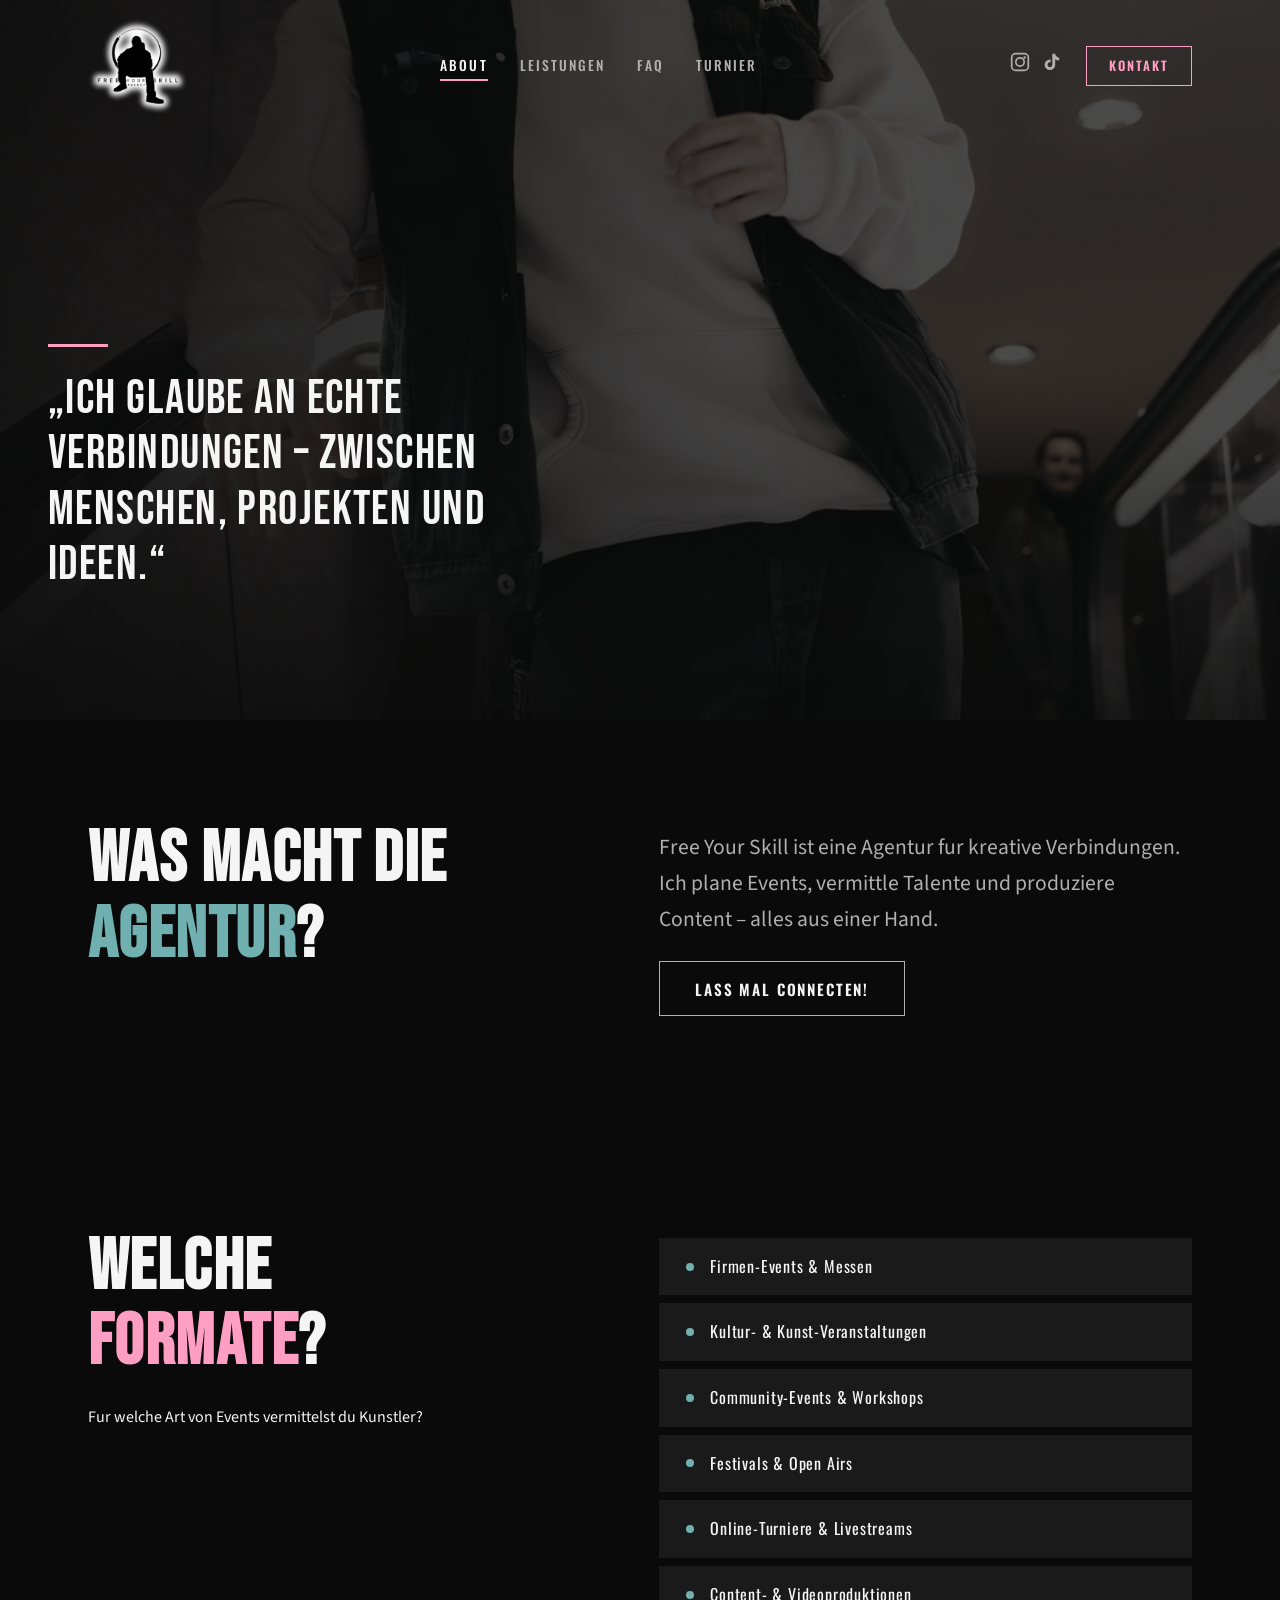
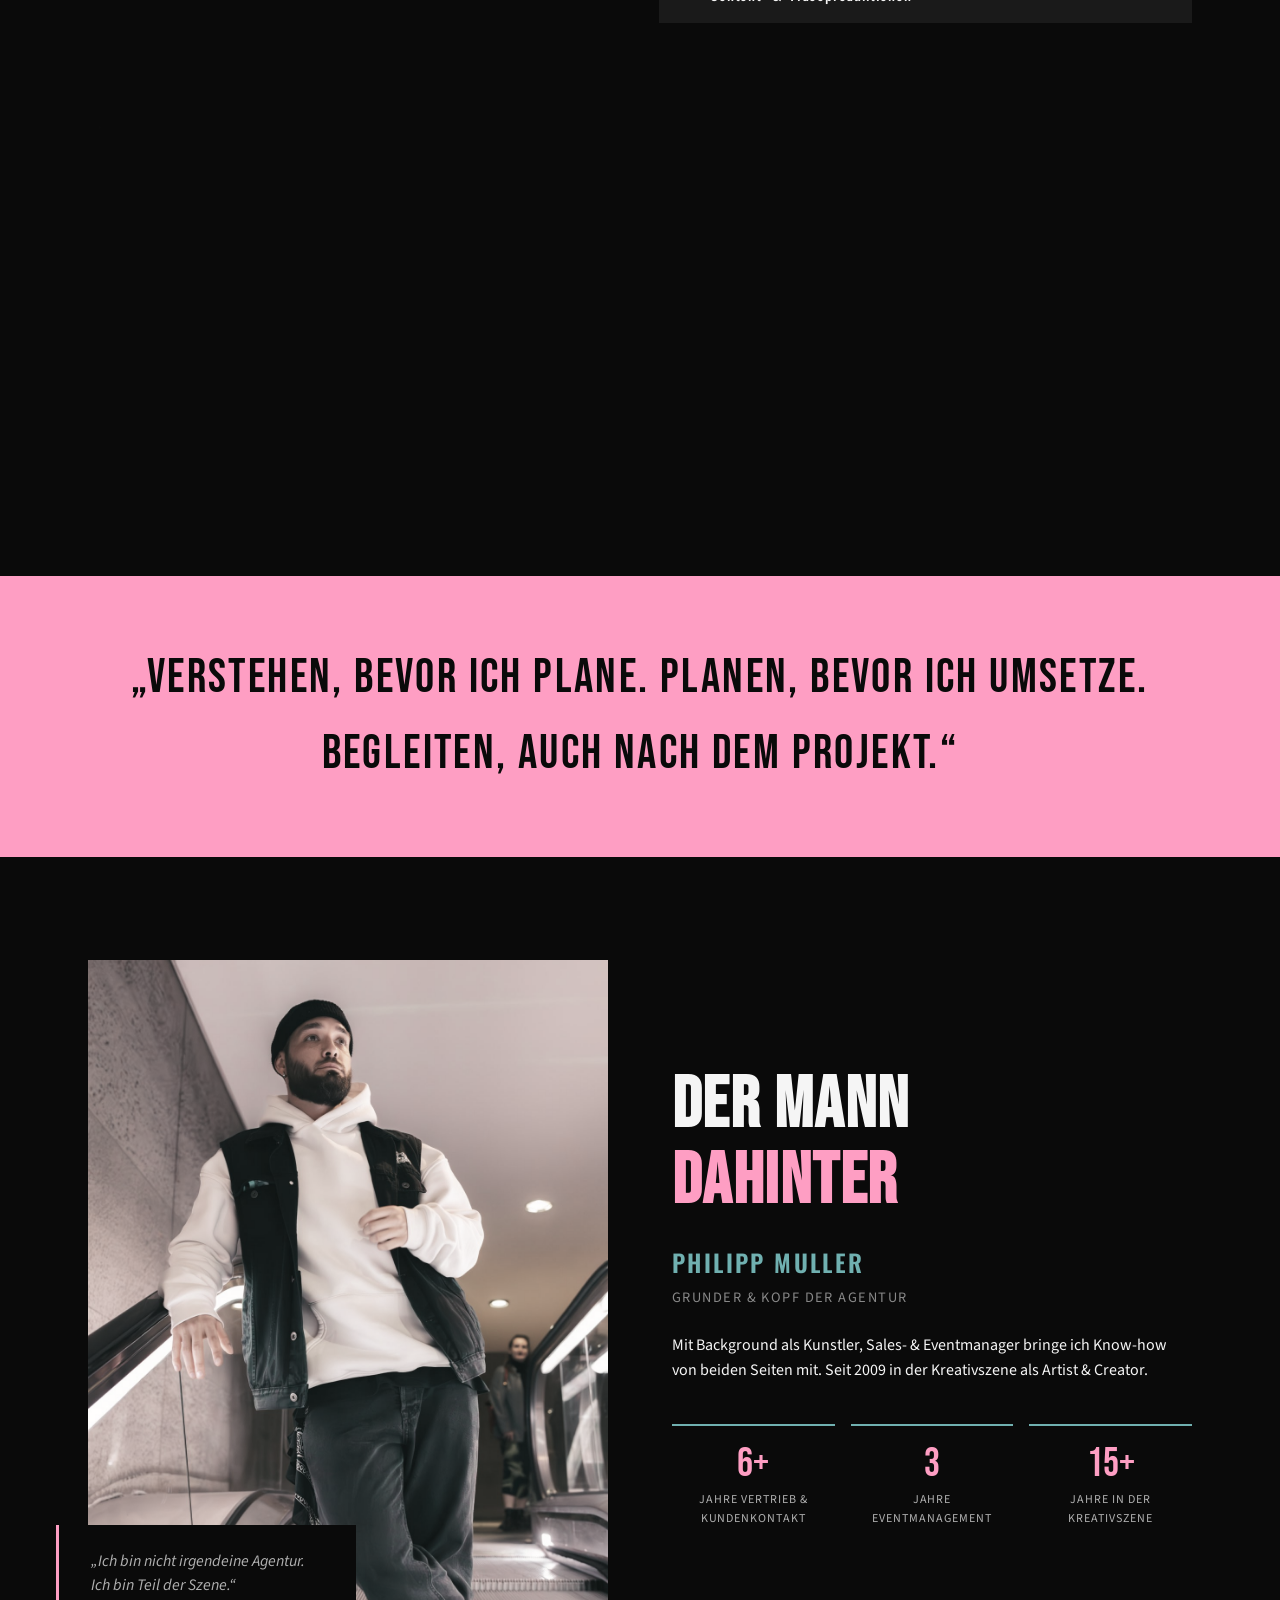
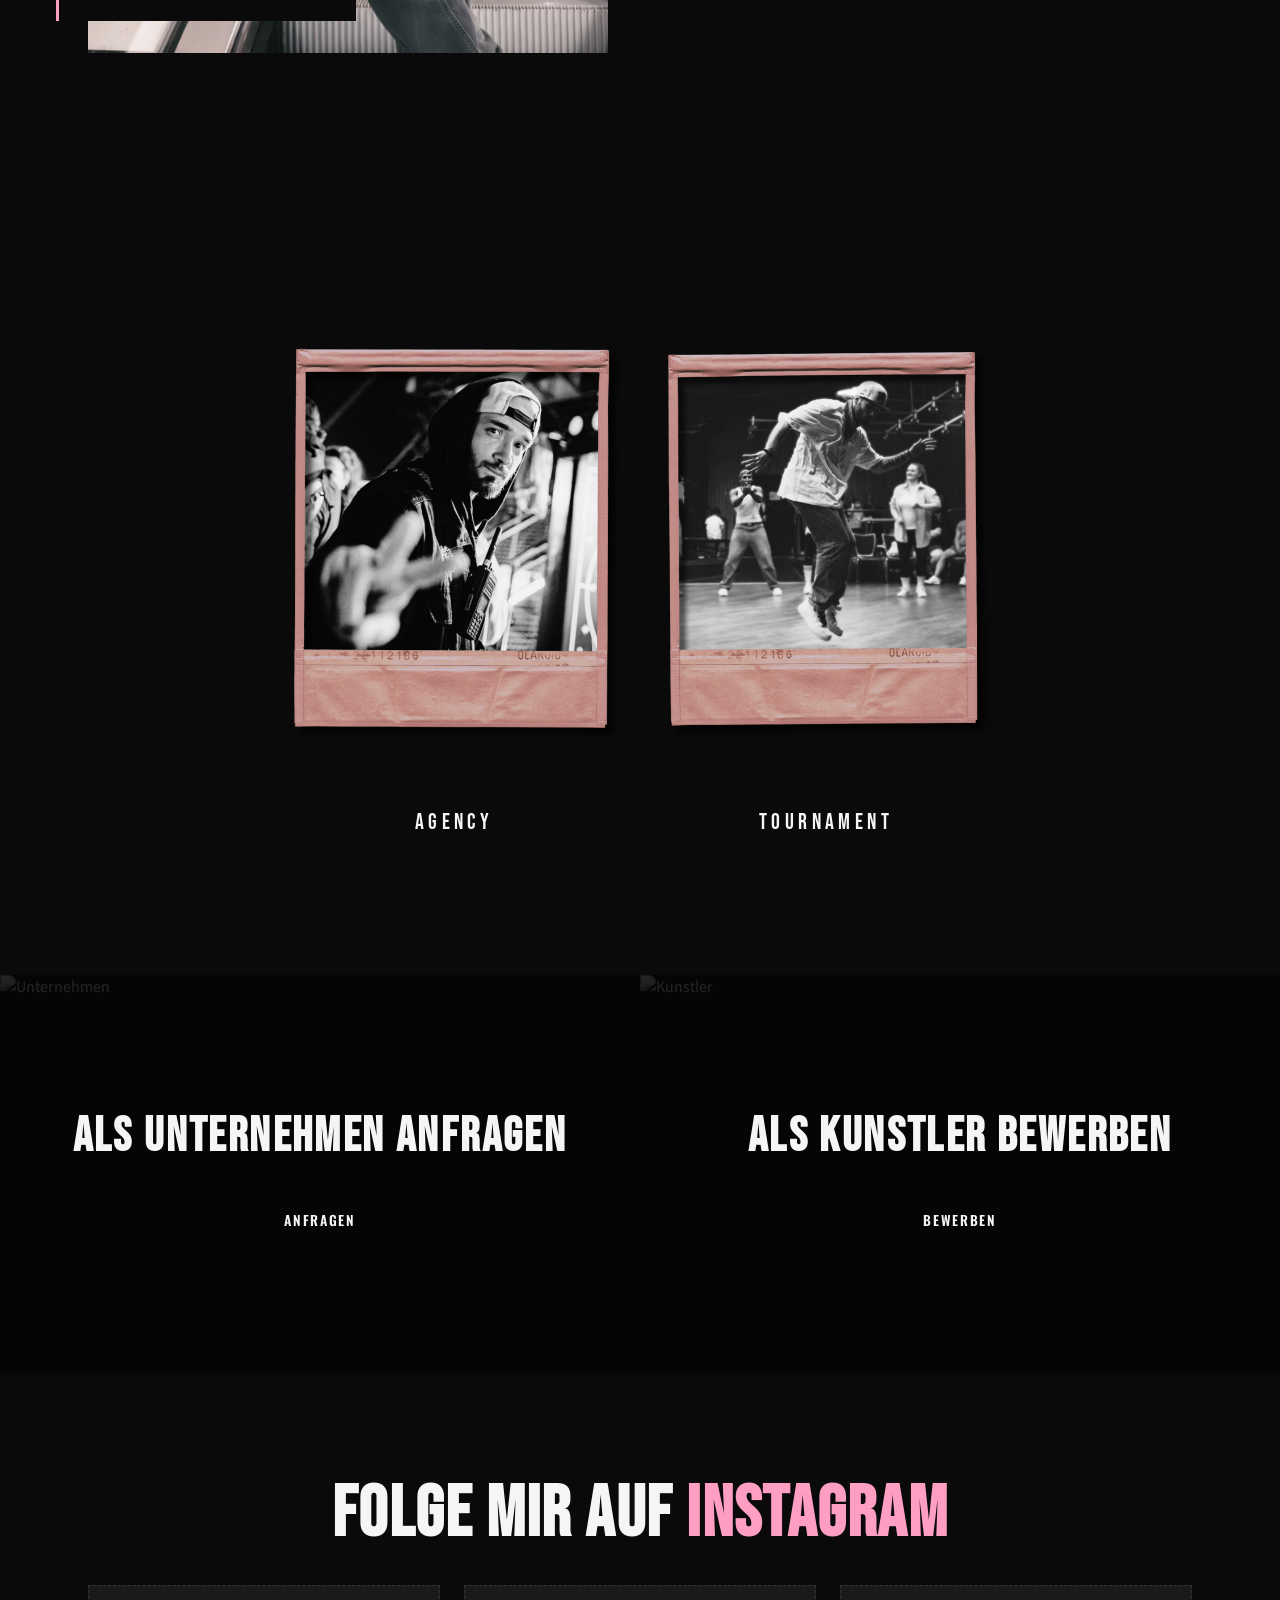
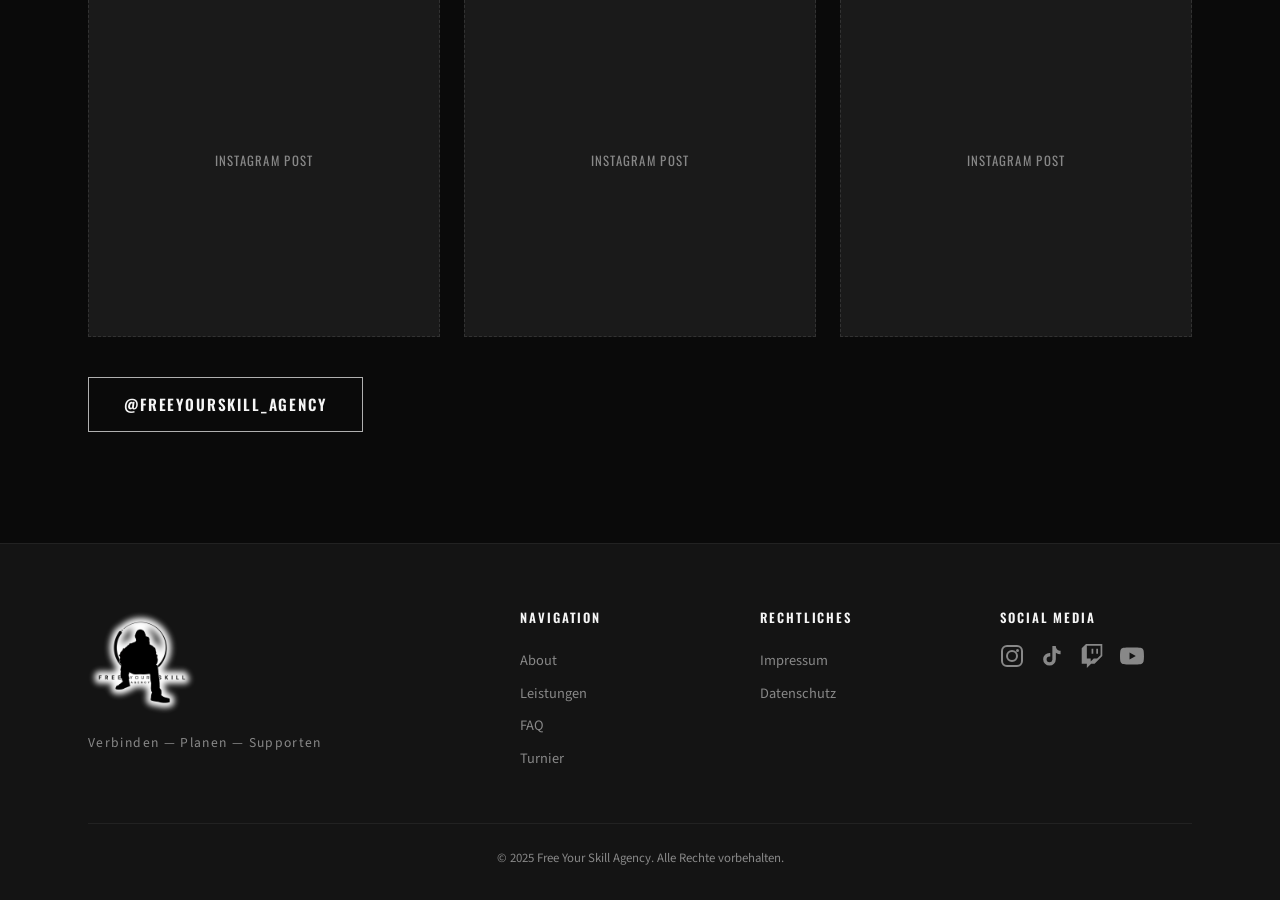
==== commit 255c11cf: "Design-Update: Logos neu und groesser, Ich-Form (DE/EN), Hero 'Befreie deinen Skill', CTA-Buttons, S" ====
--- a/about.html
+++ b/about.html
@@ -17,7 +17,7 @@
   <header id="header" class="header">
     <div class="header__inner">
       <a href="index.html" class="header__logo">
-        <img src="assets/logos_all/LOGO_FYS AGENCY_TRANSPARENT_PNG/fys-agency-logo-klein.png" alt="FYS Agency">
+        <img src="assets/logos_all/agency_logo_primary.png" alt="FYS Agency">
       </a>
       <nav class="header__nav">
         <a href="about.html" class="header__link header__link--active">About</a>
@@ -63,7 +63,7 @@
     </div>
     <div class="about-page-hero__quote">
       <blockquote>
-        <p>&bdquo;Wir glauben an echte Verbindungen &ndash; zwischen Menschen, Projekten und Ideen.&ldquo;</p>
+        <p>&bdquo;Ich glaube an echte Verbindungen &ndash; zwischen Menschen, Projekten und Ideen.&ldquo;</p>
       </blockquote>
     </div>
   </section>
@@ -78,8 +78,8 @@
           <h2 class="section__title">Was macht die<br><span class="accent-teal">Agentur</span>?</h2>
         </div>
         <div class="split-text__right">
-          <p class="lead">Free Your Skill ist eine Agentur fur kreative Verbindungen. Wir planen Events, vermitteln Talente und produzieren Content &ndash; alles aus einer Hand.</p>
-          <a href="agency.html#kontakt" class="btn btn--outline">Kontaktieren</a>
+          <p class="lead">Free Your Skill ist eine Agentur fur kreative Verbindungen. Ich plane Events, vermittle Talente und produziere Content &ndash; alles aus einer Hand.</p>
+          <a href="agency.html#kontakt" class="btn btn--outline">LASS MAL CONNECTEN!</a>
         </div>
       </div>
     </div>
@@ -141,7 +141,7 @@
   <section class="quote-banner quote-banner--pink" data-reveal>
     <div class="container">
       <blockquote class="quote-banner__text">
-        &bdquo;Verstehen, bevor wir planen. Planen, bevor wir umsetzen. Begleiten, auch nach dem Projekt.&ldquo;
+        &bdquo;Verstehen, bevor ich plane. Planen, bevor ich umsetze. Begleiten, auch nach dem Projekt.&ldquo;
       </blockquote>
     </div>
   </section>
@@ -170,7 +170,7 @@
             </div>
             <div class="stat">
               <span class="stat__num">3</span>
-              <span class="stat__label">Jahre bei fritz-kola</span>
+              <span class="stat__label">Jahre Eventmanagement</span>
             </div>
             <div class="stat">
               <span class="stat__num">15+</span>
@@ -227,7 +227,7 @@
   <!-- ============================================ -->
   <section class="section section--dark insta-section">
     <div class="container" data-reveal>
-      <h2 class="section__title section__title--center">Folge uns auf <span class="accent-pink">Instagram</span></h2>
+      <h2 class="section__title section__title--center">Folge mir auf <span class="accent-pink">Instagram</span></h2>
       <div class="insta-grid">
         <div class="insta-placeholder"></div>
         <div class="insta-placeholder"></div>
@@ -246,7 +246,7 @@
     <div class="container">
       <div class="footer__grid">
         <div class="footer__brand">
-          <img src="assets/logos_all/LOGO_FYS AGENCY_TRANSPARENT_PNG/fys-agency-logo-klein.png" alt="FYS Agency" class="footer__logo">
+          <img src="assets/logos_all/agency_logo_primary.png" alt="FYS Agency" class="footer__logo">
           <p class="footer__tagline">Verbinden &mdash; Planen &mdash; Supporten</p>
         </div>
         <div class="footer__links">
--- a/style.css
+++ b/style.css
@@ -159,19 +159,24 @@
 }
 /* Compact logo: square PNG has lots of transparent padding, cap its size */
 .intro.view--active .intro__logo-main { margin-bottom: 0; }
-.intro.view--active .intro__logo-img { max-width: 200px; }
+.intro.view--active .intro__logo-img { max-width: clamp(260px, 44vw, 420px); }
 .intro.view--active .intro__tagline { margin-bottom: 1.5rem; }
 /* Logo cards on splash: compact box, not tall 4/5 photo ratio */
 .intro.view--active .intro__card--logo {
   aspect-ratio: auto;
-  min-height: 200px;
-  padding: 1.5rem 1.25rem 1.25rem;
-}
-/* High-contrast sticker logos: screen blend drops the black ground, white pops */
+  min-height: 300px;
+  padding: 1.25rem 0.75rem 1rem;
+}
+/* Clean transparent logos, rendered white on dark cards (no blend cut-outs) */
 .intro.view--active .intro__card-logo {
-  max-width: clamp(120px, 16vw, 190px);
-  mix-blend-mode: screen;
-  margin-bottom: 0.25rem;
+  width: 100%;
+  max-width: 620px;
+  margin: 0 auto 0.5rem;
+  display: block;
+}
+.intro.view--active .intro__card-logo--agency,
+.intro.view--active .intro__card-logo--trnmnt {
+  filter: none;
 }
 .intro.view--active .intro__card-label {
   font-family: var(--font-heading);
@@ -242,7 +247,7 @@
 .intro__logo-img {
   max-width: 380px;
   margin: 0 auto;
-  filter: invert(1) drop-shadow(0 0 60px rgba(112, 176, 176, 0.15));
+  filter: drop-shadow(0 0 50px rgba(112, 176, 176, 0.2));
 }
 .intro__tagline {
   font-family: var(--font-heading);
@@ -256,7 +261,7 @@
   display: grid;
   grid-template-columns: 1fr 1fr;
   gap: 2rem;
-  max-width: 700px;
+  max-width: 820px;
   margin: 0 auto;
   animation: fadeInUp 1s 0.5s var(--ease-out) both;
 }
@@ -370,10 +375,11 @@
   justify-content: space-between;
 }
 .header__logo img {
-  height: 36px;
+  height: 100px;
   width: auto;
-  transition: opacity 0.3s;
-}
+  transition: opacity 0.3s, height 0.4s;
+}
+.header.scrolled .header__logo img { height: 84px; }
 .header__logo:hover img { opacity: 0.8; }
 
 .header__nav {
@@ -1192,9 +1198,9 @@
   max-width: 600px;
 }
 .turnier-teaser__logo {
-  max-width: 120px;
+  max-width: 290px;
   margin-bottom: 1.5rem;
-  filter: drop-shadow(0 0 30px rgba(112,176,176,0.2));
+  filter: none;
 }
 .turnier-teaser__title {
   font-family: var(--font-display);
@@ -1236,6 +1242,28 @@
   text-transform: uppercase;
   letter-spacing: 0.1em;
 }
+/* Instagram-Feed (Behold.so) — echte Posts in den 3 Kacheln */
+.insta-item {
+  aspect-ratio: 1;
+  background: var(--black-card);
+  border: 1px solid rgba(255,255,255,0.08);
+  display: block;
+  overflow: hidden;
+  position: relative;
+  transition: transform 0.4s var(--ease-out), border-color 0.4s;
+}
+.insta-item img {
+  width: 100%;
+  height: 100%;
+  object-fit: cover;
+  display: block;
+  transition: transform 0.6s var(--ease-out);
+}
+.insta-item:hover {
+  border-color: var(--pink);
+  transform: translateY(-3px);
+}
+.insta-item:hover img { transform: scale(1.06); }
 
 /* ============================================
    KONTAKT
@@ -1322,7 +1350,7 @@
   margin-bottom: 3rem;
 }
 .footer__logo {
-  height: 40px;
+  height: 108px;
   width: auto;
   margin-bottom: 1rem;
 }
@@ -1635,10 +1663,15 @@
 .coming-soon {
   position: relative;
   min-height: 100vh;
-  display: flex;
-  align-items: center;
   overflow: hidden;
 }
+.coming-soon.view--active {
+  display: grid;
+  grid-template-rows: 1fr auto;
+  align-items: center;
+}
+.coming-soon__content { align-self: center; }
+.coming-soon [data-footer] { position: relative; z-index: 2; }
 .coming-soon__bg { position: absolute; inset: 0; }
 .coming-soon__bg img {
   width: 100%; height: 100%;
@@ -1653,14 +1686,19 @@
 }
 .coming-soon__content {
   position: relative; z-index: 2;
-  max-width: 640px;
+  max-width: 720px;
+  margin: 0;
+  margin-right: auto;
+  padding-left: clamp(1.5rem, 6vw, 6rem);
+  padding-right: clamp(1.5rem, 4vw, 3rem);
   padding-top: 6rem;
   padding-bottom: 4rem;
+  text-align: left;
 }
 .coming-soon__logo {
-  max-width: 130px;
+  max-width: 170px;
   margin-bottom: 1.5rem;
-  filter: invert(1) drop-shadow(0 0 30px rgba(112,176,176,0.25));
+  filter: invert(1) drop-shadow(0 0 25px rgba(112,176,176,0.3));
 }
 .coming-soon__badge {
   display: inline-block;
@@ -1828,7 +1866,7 @@
   .container { padding: 0 1.1rem; }
   .hero__title { font-size: clamp(2.3rem, 16vw, 3.4rem); }
   .btn { padding: 0.8rem 1.6rem; font-size: 0.85rem; }
-  .header__logo img { height: 30px; }
+  .header__logo img { height: 52px; }
 }
 
 /* ---- SHORT LANDSCAPE (phones rotated): let splash + hero scroll ---- */
@@ -1847,3 +1885,65 @@
   }
   .btn { min-height: 44px; }
 }
+
+/* ============================================
+   PDF FIXES (SEO, Hero kicker, conditional form)
+   ============================================ */
+
+/* Screen-reader-only (per-view H1 for SEO without visual change) */
+.sr-only {
+  position: absolute;
+  width: 1px; height: 1px;
+  padding: 0; margin: -1px;
+  overflow: hidden;
+  clip: rect(0, 0, 0, 0);
+  white-space: nowrap;
+  border: 0;
+}
+
+/* Hero kicker (motto as bracket above the service statement) */
+.hero__kicker {
+  font-family: var(--font-heading);
+  font-size: clamp(0.8rem, 1.6vw, 1rem);
+  font-weight: 500;
+  letter-spacing: 0.35em;
+  text-transform: uppercase;
+  color: var(--pink);
+  margin-bottom: 1rem;
+}
+
+/* Conditional form fields (Artists / Brands / Privat) */
+.form-conditional {
+  display: none;
+  animation: viewIn 0.4s var(--ease-out) both;
+}
+.form-conditional.is-active {
+  display: block;
+}
+
+/* ============================================
+   LANGUAGE TOGGLE (DE / EN)
+   ============================================ */
+.lang-toggle {
+  display: inline-flex;
+  align-items: center;
+  gap: 0.3rem;
+  font-family: var(--font-heading);
+  font-size: 0.78rem;
+  font-weight: 600;
+  letter-spacing: 0.12em;
+  color: var(--gray);
+  padding: 0.3rem 0.4rem;
+  border: 1px solid rgba(255,255,255,0.12);
+  transition: border-color 0.3s;
+}
+.lang-toggle:hover { border-color: var(--pink); }
+.lang-toggle__opt { transition: color 0.3s; }
+.lang-toggle__opt.is-active { color: var(--white); }
+.lang-toggle__sep { color: var(--gray); opacity: 0.5; }
+.lang-toggle--mobile {
+  font-size: 1.1rem;
+  margin-top: 1.5rem;
+  padding: 0.5rem 0.9rem;
+}
+.lang-toggle--mobile .lang-toggle__opt.is-active { color: var(--pink); }
